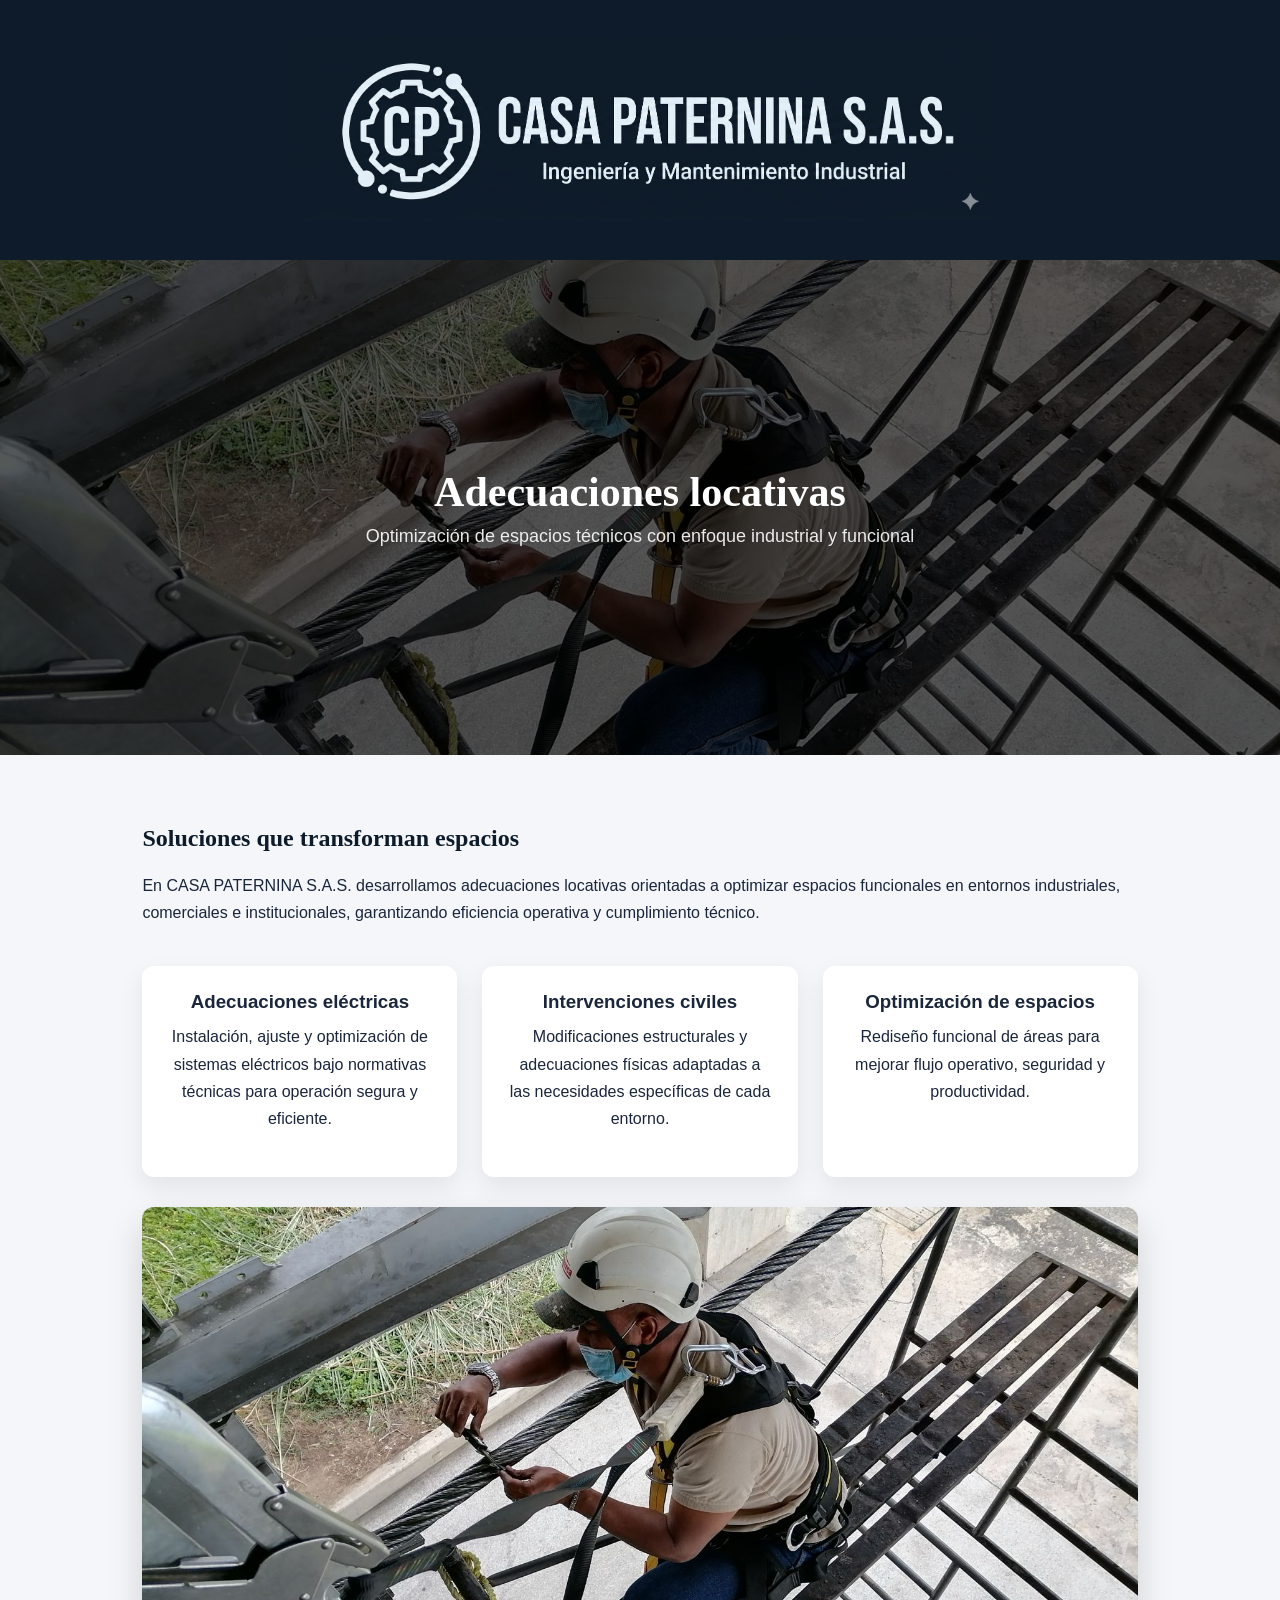
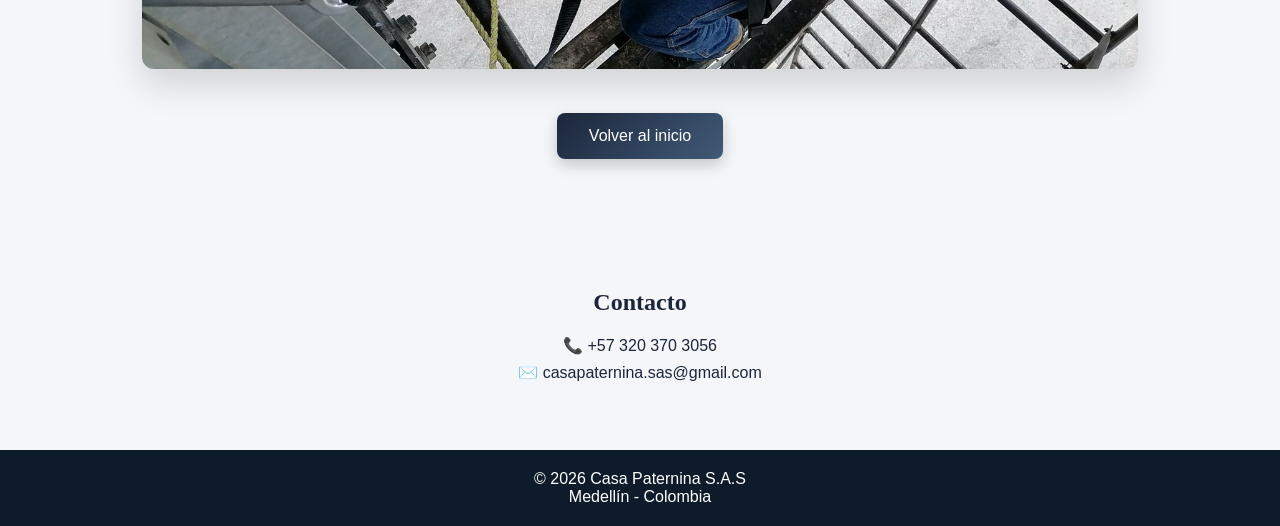
==== adecuaciones.html @ 0bd8d9f2 "changes" ====
<!DOCTYPE html>
<html lang="es">
<head>
    <meta charset="UTF-8">
    <title>Adecuaciones Locativas - Casa Paternina</title>
    <link rel="stylesheet" href="style.css">
</head>
<body>

<header class="header">
    <img src="img/logo2.png" alt="Logo Casa Paternina" class="logo-header">
</header>

<section class="page-hero" style="background: url('img/proyecto4.jpeg') center/cover no-repeat;">
    <div class="page-hero-content">
        <h1>Adecuaciones locativas</h1>
        <p>Optimización de espacios técnicos con enfoque industrial y funcional</p>
    </div>
</section>

<section class="page-content">

    <h2>Soluciones que transforman espacios</h2>
    <p>
        En CASA PATERNINA S.A.S. desarrollamos adecuaciones locativas orientadas a optimizar
        espacios funcionales en entornos industriales, comerciales e institucionales,
        garantizando eficiencia operativa y cumplimiento técnico.
    </p>

    <div class="page-grid">

        <div class="page-box">
            <h3>Adecuaciones eléctricas</h3>
            <p>
                Instalación, ajuste y optimización de sistemas eléctricos bajo normativas
                técnicas para operación segura y eficiente.
            </p>
        </div>

        <div class="page-box">
            <h3>Intervenciones civiles</h3>
            <p>
                Modificaciones estructurales y adecuaciones físicas adaptadas a las necesidades
                específicas de cada entorno.
            </p>
        </div>

        <div class="page-box">
            <h3>Optimización de espacios</h3>
            <p>
                Rediseño funcional de áreas para mejorar flujo operativo, seguridad y
                productividad.
            </p>
        </div>

    </div>

    <img src="img/proyecto4.jpeg" alt="Adecuaciones locativas" class="page-img">

    <div style="text-align:center; margin-top:40px;">
        <a href="index.html" class="btn">Volver al inicio</a>
    </div>

</section>

<section class="contacto">
    <h2>Contacto</h2>
    <p>📞 +57 320 370 3056</p>
    <p>✉️ casapaternina.sas@gmail.com</p>
</section>

<footer>
    <p>© 2026 Casa Paternina S.A.S</p>
    <p>Medellín - Colombia</p>
</footer>

</body>
</html>
---- style.css ----
/* ================= RESET ================= */
* {
    margin: 0;
    padding: 0;
    box-sizing: border-box;
}

/* ================= BODY ================= */
body {
    font-family: "Segoe UI", Arial, sans-serif;
    background: #f4f6f9;
    color: #1b263b;
}

/* ================= HEADER ================= */
.header {
    background: #0d1b2a;
    text-align: center;
    padding: 35px 20px;
    box-shadow: 0 5px 20px rgba(0,0,0,0.15);
}

.logo-header {
    max-width: 700px;
}

/* ================= HERO ================= */
.hero {
    position: relative;
    height: 85vh;
    background: url("img/proyecto3.jpeg") center/cover no-repeat;
    display: flex;
    align-items: center;
    justify-content: center;
}

.hero::before {
    content: "";
    position: absolute;
    inset: 0;
    background: linear-gradient(to bottom, rgba(0,0,0,0.6), rgba(0,0,0,0.7));
}

.hero-content {
    position: relative;
    text-align: center;
    color: white;
    max-width: 900px; /* 🔥 más espacio para que quepa la frase */
    width: 100%;
    padding: 40px;
    margin: 0 auto;

    display: flex;              /* 🔥 centra perfecto */
    flex-direction: column;
    align-items: center;
    justify-content: center;

    animation: fadeUp 1s ease forwards;
}

.hero-content h2 {
    font-family: Georgia, serif;
    font-size: 42px;
    margin-bottom: 15px;
    white-space: nowrap; /* 🔥 mantiene todo en una sola línea */
    text-align: center;
}

.hero-content p {
    font-size: 18px;
    margin-bottom: 25px;
    line-height: 1.6;
}

/* ================= BOTÓN ================= */
.btn {
    display: inline-block;
    padding: 14px 32px;
    background: linear-gradient(135deg, #1b263b, #415a77);
    color: white;
    text-decoration: none;
    border-radius: 8px;
    font-weight: 500;
    transition: all 0.3s ease;
    box-shadow: 0 6px 15px rgba(0,0,0,0.2);
}

.btn:hover {
    transform: translateY(-3px);
    background: linear-gradient(135deg, #415a77, #1b263b);
}

/* ================= SERVICIOS (INDEX) ================= */
.servicios {
    padding: 70px 20px;
    text-align: center;
}

.servicios h2 {
    font-family: Georgia, serif;
    font-size: 32px;
    margin-bottom: 40px;
    color: #0d1b2a;
}

.grid {
    display: flex;
    flex-wrap: wrap;
    gap: 25px;
    justify-content: center;
}

.card {
    background: #ffffff;
    padding: 30px;
    width: 260px;
    border-radius: 14px;
    font-size: 18px;
    font-weight: 500;
    box-shadow: 0 10px 30px rgba(0,0,0,0.08);
    transition: all 0.35s ease;
    position: relative;
    overflow: hidden;
}

.card::before {
    content: "";
    position: absolute;
    top: 0;
    left: 0;
    height: 4px;
    width: 100%;
    background: linear-gradient(90deg, #1b263b, #415a77);
}

.card::after {
    content: "";
    position: absolute;
    inset: 0;
    background: radial-gradient(circle at top, rgba(65,90,119,0.15), transparent 70%);
    opacity: 0;
    transition: 0.4s;
}

.card:hover::after {
    opacity: 1;
}

.card:hover {
    transform: translateY(-10px) scale(1.03);
    box-shadow: 0 25px 60px rgba(0,0,0,0.18);
    cursor: pointer;
}

.grid a {
    text-decoration: none;
    color: inherit;
}

/* ================= NUEVO: PLANTILLA PARA PÁGINAS INTERNAS ================= */
/* Usa estas clases en TODAS tus páginas: mantenimiento, energia, etc */

.page-hero {
    position: relative;
    height: 55vh;
    display: flex;
    align-items: center;
    justify-content: center;
    background: url("img/proyecto2.jpeg") center/cover no-repeat;
}

.page-hero::before {
    content: "";
    position: absolute;
    inset: 0;
    background: rgba(0,0,0,0.65);
}

.page-hero-content {
    position: relative;
    color: white;
    text-align: center;
    max-width: 800px;
    padding: 20px;
}

.page-hero-content h1 {
    font-size: 42px;
    font-family: Georgia, serif;
    margin-bottom: 10px;
}

.page-hero-content p {
    font-size: 18px;
    opacity: 0.9;
}

/* CONTENIDO */
.page-content {
    padding: 70px 8%;
    max-width: 1200px;
    margin: auto;
}

.page-content h2 {
    font-family: Georgia, serif;
    margin-bottom: 20px;
    color: #0d1b2a;
}

.page-content p {
    line-height: 1.7;
    margin-bottom: 20px;
}

/* BLOQUES */
.page-grid {
    display: grid;
    grid-template-columns: repeat(auto-fit, minmax(250px,1fr));
    gap: 25px;
    margin-top: 40px;
}

.page-box {
    background: #fff;
    padding: 25px;
    border-radius: 12px;
    box-shadow: 0 10px 25px rgba(0,0,0,0.08);
    transition: 0.3s;
}

.page-box:hover {
    transform: translateY(-5px);
    box-shadow: 0 20px 40px rgba(0,0,0,0.12);
}

/* IMAGEN DESTACADA */
.page-img {
    width: 100%;
    border-radius: 12px;
    margin-top: 30px;
    box-shadow: 0 15px 35px rgba(0,0,0,0.15);
}

/* ================= EXPERIENCIA ================= */
.experiencia{
    padding:80px 5%;
    background:#020617;
    color:#fff;
}

.exp-header{
    text-align:center;
    max-width:900px;
    margin:auto;
}

.exp-header h2{
    font-size:2.6rem;
    margin-bottom:15px;
    font-weight:700;
}

.exp-header p{
    color:#94a3b8;
    font-size:1.1rem;
    line-height:1.6;
}

.metrics{
    margin-top:50px;
    display:grid;
    grid-template-columns: repeat(auto-fit,minmax(200px,1fr));
    gap:20px;
}

.metric{
    background:linear-gradient(145deg,#020617,#0f172a);
    padding:30px;
    border-radius:16px;
    text-align:center;
    transition:0.3s;
    box-shadow:0 10px 30px rgba(0,0,0,0.4);
}

.metric:hover{
    transform:translateY(-6px);
}

.metric h3{
    font-size:2.3rem;
    color:#38bdf8;
}

.metric span{
    font-size:0.95rem;
    color:#94a3b8;
}

/* CARRUSEL */
.carousel-container{
    margin-top:80px;
    position:relative;
}

.carousel{
    display:flex;
    overflow:hidden;
    scroll-behavior:smooth;
}

.carousel-track{
    display:flex;
    gap:20px;
}

.slide{
    min-width:430px;
    height:320px;
    border-radius:16px;
    overflow:hidden;
    position:relative;
    flex-shrink:0;
    box-shadow:0 10px 25px rgba(0,0,0,0.5);
}

.slide img{
    width:100%;
    height:100%;
    object-fit:cover;
    transition:0.5s;
}

.slide:hover img{
    transform:scale(1.1);
}

.slide::after{
    content:"";
    position:absolute;
    inset:0;
    background:linear-gradient(to top, rgba(0,0,0,0.7), transparent);
}

.slide-text{
    position:absolute;
    bottom:15px;
    left:15px;
    font-size:0.9rem;
    color:#fff;
}

.carousel-btn{
    position:absolute;
    top:50%;
    transform:translateY(-50%);
    background:rgba(15,23,42,0.9);
    border:none;
    color:#fff;
    width:45px;
    height:45px;
    border-radius:50%;
    cursor:pointer;
}

.prev{ left:-20px; }
.next{ right:-20px; }

/* ================= CONTACTO ================= */
.contacto {
    padding: 60px 20px;
    text-align: center;
}

.contacto h2 {
    font-family: Georgia, serif;
    margin-bottom: 20px;
}

.contacto p {
    margin: 8px 0;
}

/* ================= FOOTER ================= */
footer {
    background: #0d1b2a;
    color: white;
    text-align: center;
    padding: 20px;
}

/* ================= ANIMACIÓN ================= */
@keyframes fadeUp {
    from { opacity:0; transform:translateY(30px); }
    to { opacity:1; transform:translateY(0); }
}

/* ================= RESPONSIVE ================= */
@media (max-width: 768px) {

    .hero-content h2 {
        font-size: 28px;
        white-space: normal;
    }

    .page-hero-content h1 {
        font-size: 28px;
    }

    .card {
        width: 100%;
        max-width: 320px;
    }

    .slide{
        min-width:250px;
        height:180px;
    }

    .exp-header h2{
        font-size:2rem;
    }
}
/* CENTRAR TEXTO EN TARJETAS DE PÁGINAS INTERNAS */
.page-box {
    background: #fff;
    padding: 25px;
    border-radius: 12px;
    box-shadow: 0 10px 25px rgba(0,0,0,0.08);
    transition: 0.3s;

    text-align: center; /* 👈 CENTRA TODO */
}

.page-box h3 {
    margin-bottom: 10px;
    text-align: center;
}

.page-box p {
    text-align: center;
}

/* ================= CONTACTO PRO ================= */
.contacto-pro {
    padding: 80px 20px;
    background: #020617;
    color: white;
    text-align: center;
}

.contacto-pro h2 {
    font-size: 32px;
    margin-bottom: 10px;
    font-family: Georgia, serif;
}

.contacto-sub {
    color: #94a3b8;
    margin-bottom: 50px;
}

/* GRID */
.contacto-grid {
    display: grid;
    grid-template-columns: repeat(auto-fit, minmax(250px,1fr));
    gap: 25px;
    max-width: 1000px;
    margin: auto;
}

/* CARDS */
.contacto-card {
    background: linear-gradient(145deg,#020617,#0f172a);
    padding: 30px;
    border-radius: 16px;
    box-shadow: 0 10px 30px rgba(0,0,0,0.4);
    transition: 0.3s;
}

.contacto-card:hover {
    transform: translateY(-6px);
}

.contacto-card h3 {
    margin: 15px 0 10px;
}

.contacto-card p {
    color: #cbd5f5;
    font-size: 14px;
}

/* ICONOS */
.icono {
    width: 40px;
    height: 40px;
    margin-bottom: 10px;
}

/* WHATSAPP */
.whatsapp-box {
    margin-top: 50px;
}

.btn-whatsapp {
    display: inline-flex;
    align-items: center;
    gap: 10px;
    padding: 14px 28px;
    background: #25D366;
    color: white;
    border-radius: 50px;
    text-decoration: none;
    font-weight: 500;
    transition: 0.3s;
    box-shadow: 0 10px 25px rgba(0,0,0,0.3);
}

.btn-whatsapp:hover {
    transform: scale(1.05);
    background: #1ebe5d;
}

.icono-wsp {
    width: 22px;
}
.icono {
    width: 40px;
    height: 40px;
    margin-bottom: 10px;
    opacity: 0.9;
}
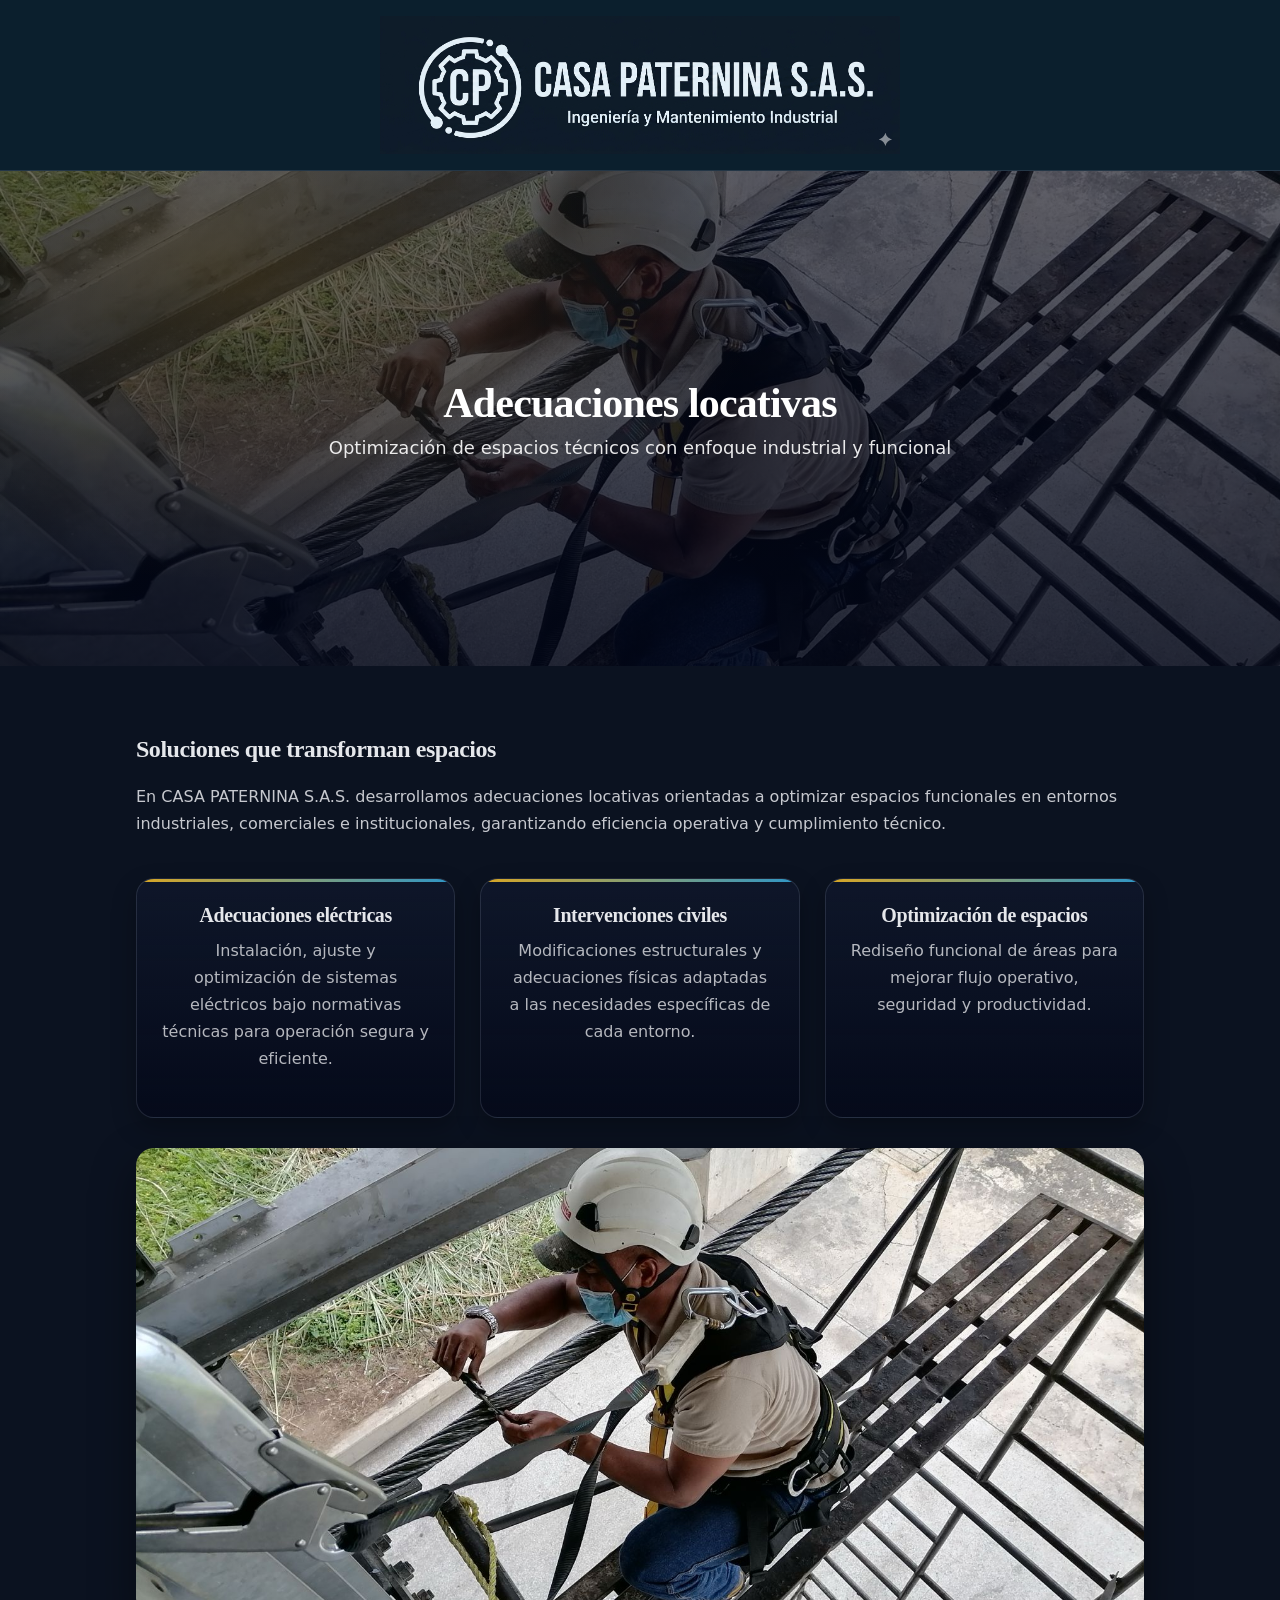
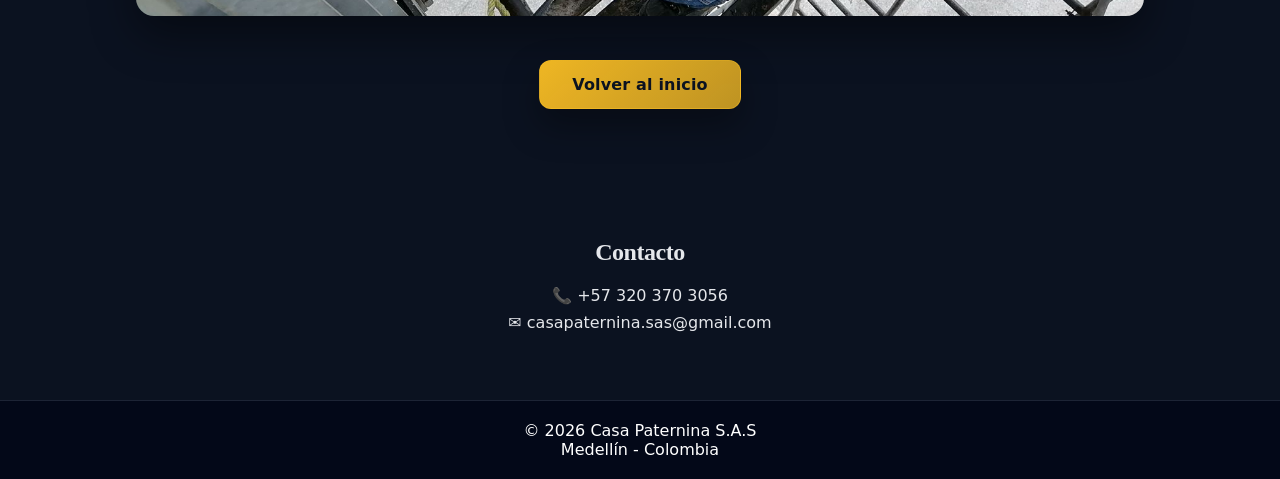
==== commit b4256cdb: "Mejoras responsive y ampliación del carrusel - Agrega meta viewport faltante en 5 páginas internas (" ====
--- a/adecuaciones.html
+++ b/adecuaciones.html
@@ -2,6 +2,7 @@
 <html lang="es">
 <head>
     <meta charset="UTF-8">
+    <meta name="viewport" content="width=device-width, initial-scale=1.0">
     <title>Adecuaciones Locativas - Casa Paternina</title>
     <link rel="stylesheet" href="style.css">
 </head>
--- a/style.css
+++ b/style.css
@@ -5,122 +5,253 @@
     box-sizing: border-box;
 }
 
+/* ================= THEME ================= */
+:root{
+    --bg: #0b1220;
+    --brandbar: #0b1f2d; /* fondo del logo */
+    --surface: rgba(15, 23, 42, 0.72);
+    --surface-2: rgba(2, 6, 23, 0.70);
+    --card: rgba(15, 23, 42, 0.85);
+    --text: #e5e7eb;
+    --muted: #a7b3c7;
+    --line: rgba(148, 163, 184, 0.18);
+    --accent: #fbbf24; /* dorado */
+    --accent-2: #38bdf8; /* cyan existente */
+    --shadow: 0 18px 45px rgba(0,0,0,0.45);
+    --shadow-soft: 0 10px 25px rgba(0,0,0,0.28);
+}
+
+/* Evita desbordes horizontales por elementos posicionados fuera del viewport */
+html {
+    overflow-x: hidden;
+}
+
 /* ================= BODY ================= */
 body {
-    font-family: "Segoe UI", Arial, sans-serif;
-    background: #f4f6f9;
-    color: #1b263b;
+    font-family: "Manrope", system-ui, -apple-system, Segoe UI, Arial, sans-serif;
+    background: radial-gradient(1200px 650px at 20% -10%, rgba(56, 189, 248, 0.10), transparent 55%),
+                radial-gradient(900px 520px at 80% 10%, rgba(251, 191, 36, 0.10), transparent 55%),
+                var(--bg);
+    color: var(--text);
+    overflow-x: hidden;
+    max-width: 100%;
+}
+
+/* Links */
+a{ color: inherit; }
+
+/* Headings */
+h1,h2,h3{
+    font-family: "Playfair Display", Georgia, serif;
+    letter-spacing: -0.02em;
 }
 
 /* ================= HEADER ================= */
 .header {
-    background: #0d1b2a;
-    text-align: center;
-    padding: 35px 20px;
-    box-shadow: 0 5px 20px rgba(0,0,0,0.15);
+    position: relative;
+    background: var(--brandbar);
+    border-bottom: 1px solid var(--line);
+    padding: 16px 20px;
 }
 
 .logo-header {
-    max-width: 700px;
-}
+    max-width: min(520px, 85vw);
+    display: block;
+    margin: 0 auto;
+}
+
+/* Header layout w/ navigation */
+.header-inner{
+    max-width: 1200px;
+    margin: 0 auto;
+    display: flex;
+    align-items: center;
+    justify-content: space-between;
+    gap: 18px;
+}
+
+.logo-link{
+    display: inline-flex;
+    align-items: center;
+    text-decoration: none;
+}
+
+.logo-link .logo-header{
+    margin: 0;
+    max-width: 290px;
+}
+
+.nav{
+    display: flex;
+    align-items: center;
+    gap: 14px;
+    flex-wrap: wrap;
+    justify-content: flex-end;
+}
+
+.nav a{
+    text-decoration: none;
+    font-weight: 800;
+    font-size: 13px;
+    letter-spacing: 0.02em;
+    color: rgba(229, 231, 235, 0.82);
+    padding: 10px 10px;
+    border-radius: 12px;
+    transition: 0.25s;
+    border: 1px solid transparent;
+}
+
+.nav a:hover{
+    color: rgba(229, 231, 235, 0.95);
+    border-color: rgba(148, 163, 184, 0.18);
+    background: rgba(15, 23, 42, 0.35);
+}
+
+.header-cta{
+    text-decoration: none;
+    padding: 10px 14px;
+    border-radius: 12px;
+    font-weight: 900;
+    font-size: 13px;
+    color: #0b1220;
+    background: linear-gradient(135deg, rgba(251, 191, 36, 0.95), rgba(251, 191, 36, 0.75));
+    border: 1px solid rgba(251, 191, 36, 0.35);
+    box-shadow: 0 14px 30px rgba(0,0,0,0.35);
+    white-space: nowrap;
+}
+
+.header-cta:hover{ filter: brightness(1.04); transform: translateY(-1px); }
 
 /* ================= HERO ================= */
 .hero {
     position: relative;
-    height: 85vh;
+    min-height: 88vh;
     background: url("img/proyecto3.jpeg") center/cover no-repeat;
     display: flex;
     align-items: center;
     justify-content: center;
+    padding: 60px 20px;
 }
 
 .hero::before {
     content: "";
     position: absolute;
     inset: 0;
-    background: linear-gradient(to bottom, rgba(0,0,0,0.6), rgba(0,0,0,0.7));
+    background:
+        radial-gradient(900px 520px at 18% 20%, rgba(251, 191, 36, 0.20), transparent 60%),
+        radial-gradient(1000px 600px at 70% 15%, rgba(56, 189, 248, 0.18), transparent 55%),
+        linear-gradient(to bottom, rgba(2,6,23,0.68), rgba(2,6,23,0.86));
 }
 
 .hero-content {
     position: relative;
     text-align: center;
     color: white;
-    max-width: 900px; /* 🔥 más espacio para que quepa la frase */
-    width: 100%;
-    padding: 40px;
+    max-width: 980px;
+    width: 100%;
+    padding: 46px 34px;
     margin: 0 auto;
-
-    display: flex;              /* 🔥 centra perfecto */
-    flex-direction: column;
-    align-items: center;
-    justify-content: center;
-
+    border: 1px solid rgba(148, 163, 184, 0.20);
+    background: linear-gradient(180deg, rgba(15, 23, 42, 0.55), rgba(2, 6, 23, 0.35));
+    border-radius: 22px;
+    box-shadow: var(--shadow);
     animation: fadeUp 1s ease forwards;
 }
 
 .hero-content h2 {
-    font-family: Georgia, serif;
-    font-size: 42px;
-    margin-bottom: 15px;
-    white-space: nowrap; /* 🔥 mantiene todo en una sola línea */
-    text-align: center;
+    font-size: clamp(34px, 5vw, 54px);
+    margin-bottom: 14px;
+    line-height: 1.05;
 }
 
 .hero-content p {
     font-size: 18px;
-    margin-bottom: 25px;
+    margin: 0 auto 26px;
     line-height: 1.6;
+    color: rgba(229, 231, 235, 0.88);
+    max-width: 60ch;
 }
 
 /* ================= BOTÓN ================= */
 .btn {
     display: inline-block;
     padding: 14px 32px;
-    background: linear-gradient(135deg, #1b263b, #415a77);
-    color: white;
+    background: linear-gradient(135deg, rgba(251, 191, 36, 0.95), rgba(251, 191, 36, 0.75));
+    color: #0b1220;
     text-decoration: none;
-    border-radius: 8px;
-    font-weight: 500;
+    border-radius: 12px;
+    font-weight: 800;
+    letter-spacing: 0.01em;
     transition: all 0.3s ease;
-    box-shadow: 0 6px 15px rgba(0,0,0,0.2);
+    box-shadow: 0 16px 35px rgba(0,0,0,0.35);
+    border: 1px solid rgba(251, 191, 36, 0.35);
 }
 
 .btn:hover {
     transform: translateY(-3px);
-    background: linear-gradient(135deg, #415a77, #1b263b);
+    filter: brightness(1.04);
 }
 
 /* ================= SERVICIOS (INDEX) ================= */
 .servicios {
-    padding: 70px 20px;
+    padding: clamp(48px, 8vw, 70px) clamp(16px, 4vw, 24px);
     text-align: center;
+    width: 100%;
+    max-width: 100%;
+    box-sizing: border-box;
 }
 
 .servicios h2 {
-    font-family: Georgia, serif;
-    font-size: 32px;
-    margin-bottom: 40px;
-    color: #0d1b2a;
-}
-
-.grid {
+    font-family: "Playfair Display", Georgia, serif;
+    font-size: clamp(1.35rem, 4.5vw, 2rem);
+    margin-bottom: clamp(28px, 5vw, 40px);
+    color: var(--text);
+    padding-inline: 8px;
+}
+
+/* Grid premium (misma lógica visual de page-box) */
+.servicios .grid{
+    display: grid;
+    grid-template-columns: repeat(3, minmax(0, 1fr));
+    gap: clamp(14px, 3vw, 18px);
+    max-width: 1120px;
+    width: 100%;
+    margin: 0 auto;
+    box-sizing: border-box;
+}
+
+/* Enlaces ocupan la celda sin desbordar */
+.servicios .grid > a {
+    display: block;
+    min-width: 0;
+    max-width: 100%;
+}
+
+.card {
+    background: linear-gradient(180deg, rgba(15, 23, 42, 0.92), rgba(2, 6, 23, 0.62));
+    padding: 26px 22px;
+    border-radius: 18px;
+    box-shadow: var(--shadow-soft);
+    transition: transform 0.28s ease, box-shadow 0.28s ease, border-color 0.28s ease;
+    position: relative;
+    overflow: hidden;
+    border: 1px solid rgba(148, 163, 184, 0.18);
     display: flex;
-    flex-wrap: wrap;
-    gap: 25px;
+    flex-direction: column;
+    align-items: center;
     justify-content: center;
-}
-
-.card {
-    background: #ffffff;
-    padding: 30px;
-    width: 260px;
-    border-radius: 14px;
-    font-size: 18px;
-    font-weight: 500;
-    box-shadow: 0 10px 30px rgba(0,0,0,0.08);
-    transition: all 0.35s ease;
-    position: relative;
-    overflow: hidden;
+    gap: 10px;
+    text-align: center;
+    min-height: 168px; /* alturas uniformes */
+}
+
+.card-icon{
+    width: 46px;
+    height: 46px;
+    flex: 0 0 auto;
+    color: rgba(251, 191, 36, 0.95);
+    opacity: 0.98;
+    filter: drop-shadow(0 12px 22px rgba(0,0,0,0.35));
 }
 
 .card::before {
@@ -130,14 +261,14 @@
     left: 0;
     height: 4px;
     width: 100%;
-    background: linear-gradient(90deg, #1b263b, #415a77);
+    background: linear-gradient(90deg, rgba(251, 191, 36, 0.95), rgba(56, 189, 248, 0.85));
 }
 
 .card::after {
     content: "";
     position: absolute;
     inset: 0;
-    background: radial-gradient(circle at top, rgba(65,90,119,0.15), transparent 70%);
+    background: radial-gradient(circle at top, rgba(251, 191, 36, 0.16), transparent 70%);
     opacity: 0;
     transition: 0.4s;
 }
@@ -147,14 +278,42 @@
 }
 
 .card:hover {
-    transform: translateY(-10px) scale(1.03);
-    box-shadow: 0 25px 60px rgba(0,0,0,0.18);
-    cursor: pointer;
+    transform: translateY(-6px);
+    box-shadow: 0 26px 55px rgba(0,0,0,0.45);
+    border-color: rgba(251, 191, 36, 0.22);
 }
 
 .grid a {
     text-decoration: none;
     color: inherit;
+}
+
+.card h3{
+    font-family: "Playfair Display", Georgia, serif;
+    font-size: clamp(1rem, 3.5vw, 1.25rem);
+    font-weight: 800;
+    letter-spacing: -0.01em;
+    line-height: 1.15;
+    word-wrap: break-word;
+    overflow-wrap: break-word;
+    hyphens: auto;
+}
+
+@media (max-width: 980px){
+    .servicios .grid{
+        grid-template-columns: repeat(2, minmax(0, 1fr));
+    }
+}
+
+@media (max-width: 520px){
+    .servicios .grid{
+        grid-template-columns: 1fr;
+    }
+    .card{
+        min-height: 156px;
+        width: 100%;
+        max-width: 100%;
+    }
 }
 
 /* ================= NUEVO: PLANTILLA PARA PÁGINAS INTERNAS ================= */
@@ -173,7 +332,9 @@
     content: "";
     position: absolute;
     inset: 0;
-    background: rgba(0,0,0,0.65);
+    background:
+        radial-gradient(900px 520px at 18% 20%, rgba(251, 191, 36, 0.16), transparent 60%),
+        linear-gradient(to bottom, rgba(2,6,23,0.62), rgba(2,6,23,0.85));
 }
 
 .page-hero-content {
@@ -185,8 +346,8 @@
 }
 
 .page-hero-content h1 {
-    font-size: 42px;
-    font-family: Georgia, serif;
+    font-size: clamp(26px, 6vw, 42px);
+    font-family: "Playfair Display", Georgia, serif;
     margin-bottom: 10px;
 }
 
@@ -197,20 +358,21 @@
 
 /* CONTENIDO */
 .page-content {
-    padding: 70px 8%;
+    padding: clamp(40px, 8vw, 70px) clamp(16px, 8%, 96px);
     max-width: 1200px;
     margin: auto;
 }
 
 .page-content h2 {
-    font-family: Georgia, serif;
+    font-family: "Playfair Display", Georgia, serif;
     margin-bottom: 20px;
-    color: #0d1b2a;
+    color: var(--text);
 }
 
 .page-content p {
     line-height: 1.7;
     margin-bottom: 20px;
+    color: rgba(229, 231, 235, 0.86);
 }
 
 /* BLOQUES */
@@ -222,149 +384,317 @@
 }
 
 .page-box {
-    background: #fff;
+    background: linear-gradient(180deg, rgba(15, 23, 42, 0.92), rgba(2, 6, 23, 0.62));
     padding: 25px;
-    border-radius: 12px;
-    box-shadow: 0 10px 25px rgba(0,0,0,0.08);
+    border-radius: 18px;
+    box-shadow: var(--shadow-soft);
     transition: 0.3s;
+    border: 1px solid rgba(148, 163, 184, 0.18);
 }
 
 .page-box:hover {
     transform: translateY(-5px);
-    box-shadow: 0 20px 40px rgba(0,0,0,0.12);
+    box-shadow: 0 26px 55px rgba(0,0,0,0.45);
+}
+
+/* Premium blocks (páginas internas) */
+.page-box{
+    position: relative;
+    overflow: hidden;
+}
+
+.page-box::before{
+    content: "";
+    position: absolute;
+    top: 0;
+    left: 0;
+    height: 3px;
+    width: 100%;
+    background: linear-gradient(90deg, rgba(251, 191, 36, 0.95), rgba(56, 189, 248, 0.85));
+    opacity: 0.9;
+}
+
+.page-box-icon{
+    width: 46px;
+    height: 46px;
+    margin: 2px auto 12px;
+    color: rgba(251, 191, 36, 0.95);
+    filter: drop-shadow(0 12px 22px rgba(0,0,0,0.35));
+    opacity: 0.98;
+}
+
+.page-box h3{
+    font-size: 1.25rem;
+    font-weight: 800;
+    margin-bottom: 10px;
+}
+
+.page-box p{
+    color: rgba(229, 231, 235, 0.78);
+    line-height: 1.7;
+}
+
+.page-box-feature{
+    border-color: rgba(251, 191, 36, 0.22);
+    box-shadow: 0 22px 55px rgba(0,0,0,0.42);
+    background: radial-gradient(700px 420px at 20% 10%, rgba(251, 191, 36, 0.10), transparent 55%),
+                linear-gradient(180deg, rgba(15, 23, 42, 0.92), rgba(2, 6, 23, 0.62));
+}
+
+.page-box-feature:hover{
+    transform: translateY(-7px);
+    border-color: rgba(251, 191, 36, 0.30);
 }
 
 /* IMAGEN DESTACADA */
 .page-img {
     width: 100%;
-    border-radius: 12px;
+    border-radius: 18px;
     margin-top: 30px;
-    box-shadow: 0 15px 35px rgba(0,0,0,0.15);
+    box-shadow: var(--shadow);
 }
 
 /* ================= EXPERIENCIA ================= */
 .experiencia{
-    padding:80px 5%;
-    background:#020617;
+    padding: clamp(64px, 10vw, 92px) clamp(16px, 5vw, 48px);
+    background:
+        radial-gradient(900px 520px at 18% 20%, rgba(251, 191, 36, 0.10), transparent 60%),
+        radial-gradient(1000px 600px at 70% 15%, rgba(56, 189, 248, 0.10), transparent 60%),
+        #020617;
     color:#fff;
+    border-top: 1px solid var(--line);
+    border-bottom: 1px solid var(--line);
+    width: 100%;
+    max-width: 100%;
+    box-sizing: border-box;
+    overflow-x: hidden;
 }
 
 .exp-header{
     text-align:center;
-    max-width:900px;
+    max-width: 980px;
     margin:auto;
 }
 
 .exp-header h2{
-    font-size:2.6rem;
-    margin-bottom:15px;
-    font-weight:700;
+    font-size: clamp(30px, 4.2vw, 44px);
+    margin-bottom: 12px;
+    font-weight: 800;
 }
 
 .exp-header p{
-    color:#94a3b8;
-    font-size:1.1rem;
-    line-height:1.6;
+    color: rgba(229, 231, 235, 0.76);
+    font-size: 1.05rem;
+    line-height: 1.7;
+    max-width: 70ch;
+    margin: 0 auto;
 }
 
 .metrics{
-    margin-top:50px;
-    display:grid;
-    grid-template-columns: repeat(auto-fit,minmax(200px,1fr));
-    gap:20px;
+    margin-top: 42px;
+    display: grid;
+    grid-template-columns: repeat(4, minmax(0, 1fr));
+    gap: 16px;
 }
 
 .metric{
-    background:linear-gradient(145deg,#020617,#0f172a);
-    padding:30px;
-    border-radius:16px;
+    background: linear-gradient(180deg, rgba(15, 23, 42, 0.92), rgba(2, 6, 23, 0.62));
+    padding: 28px 22px;
+    border-radius: 18px;
     text-align:center;
-    transition:0.3s;
-    box-shadow:0 10px 30px rgba(0,0,0,0.4);
+    transition: transform 0.28s ease, box-shadow 0.28s ease, border-color 0.28s ease;
+    box-shadow: var(--shadow-soft);
+    border: 1px solid rgba(148, 163, 184, 0.18);
+    position: relative;
+    overflow: hidden;
+}
+
+.metric::before{
+    content: "";
+    position: absolute;
+    top: 0;
+    left: 0;
+    height: 3px;
+    width: 100%;
+    background: linear-gradient(90deg, rgba(251, 191, 36, 0.95), rgba(56, 189, 248, 0.85));
+    opacity: 0.95;
 }
 
 .metric:hover{
-    transform:translateY(-6px);
-}
-
-.metric h3{
-    font-size:2.3rem;
-    color:#38bdf8;
+    transform: translateY(-6px);
+    box-shadow: 0 26px 55px rgba(0,0,0,0.45);
+    border-color: rgba(251, 191, 36, 0.22);
+}
+
+.metric-number{
+    font-family: "Playfair Display", Georgia, serif;
+    font-weight: 800;
+    font-size: clamp(36px, 4.2vw, 52px);
+    line-height: 1;
+    margin-top: 10px;
+    margin-bottom: 10px;
+    letter-spacing: -0.02em;
+    color: rgba(251, 191, 36, 0.96);
+    text-shadow: 0 18px 45px rgba(0,0,0,0.45);
 }
 
 .metric span{
-    font-size:0.95rem;
-    color:#94a3b8;
-}
-
-/* CARRUSEL */
+    font-size: 0.95rem;
+    color: rgba(229, 231, 235, 0.72);
+    font-weight: 700;
+    letter-spacing: 0.01em;
+    display: block;
+}
+
+@media (max-width: 980px){
+    .metrics{
+        grid-template-columns: repeat(2, minmax(0, 1fr));
+        gap: 14px;
+    }
+}
+
+@media (max-width: 520px){
+    .experiencia{ padding: clamp(56px, 12vw, 80px) clamp(14px, 4vw, 18px); }
+    .metrics{ grid-template-columns: 1fr; }
+    .metric{ padding: 24px 18px; }
+}
+
+/* CARRUSEL — centrado en móvil, sin scroll horizontal en la página */
+
+/* Variable de padding para calcular el ancho del slide de forma fiable */
+:root {
+    --carousel-pad: clamp(48px, 12vw, 64px);
+}
+
 .carousel-container{
-    margin-top:80px;
-    position:relative;
+    margin-top: clamp(48px, 8vw, 80px);
+    position: relative;
+    width: 100%;
+    max-width: min(1200px, 100%);
+    margin-left: auto;
+    margin-right: auto;
+    padding-inline: var(--carousel-pad);
+    box-sizing: border-box;
+    overflow: hidden;
 }
 
 .carousel{
-    display:flex;
-    overflow:hidden;
-    scroll-behavior:smooth;
+    display: flex;
+    overflow-x: auto;
+    overflow-y: hidden;
+    scroll-behavior: smooth;
+    scroll-snap-type: x mandatory;
+    scroll-padding-inline: clamp(8px, 2vw, 16px);
+    -webkit-overflow-scrolling: touch;
+    scrollbar-width: none;
+    width: 100%;
+    max-width: 100%;
+    box-sizing: border-box;
+}
+
+.carousel::-webkit-scrollbar{
+    display: none;
 }
 
 .carousel-track{
-    display:flex;
-    gap:20px;
+    display: flex;
+    align-items: stretch;
+    gap: clamp(12px, 2.5vw, 20px);
+    width: max-content;
+    margin-inline: auto;
+    min-height: 1px;
 }
 
 .slide{
-    min-width:430px;
-    height:320px;
-    border-radius:16px;
-    overflow:hidden;
-    position:relative;
-    flex-shrink:0;
-    box-shadow:0 10px 25px rgba(0,0,0,0.5);
+    flex: 0 0 min(430px, calc(100vw - 2 * var(--carousel-pad)));
+    scroll-snap-align: center;
+    width: min(430px, calc(100vw - 2 * var(--carousel-pad)));
+    max-width: 100%;
+    height: clamp(180px, 42vw, 320px);
+    border-radius: 16px;
+    overflow: hidden;
+    position: relative;
+    box-shadow: 0 10px 25px rgba(0,0,0,0.5);
+    box-sizing: border-box;
 }
 
 .slide img{
-    width:100%;
-    height:100%;
-    object-fit:cover;
-    transition:0.5s;
+    width: 100%;
+    height: 100%;
+    object-fit: cover;
+    display: block;
+    transition: 0.5s;
 }
 
 .slide:hover img{
-    transform:scale(1.1);
+    transform: scale(1.06);
 }
 
 .slide::after{
-    content:"";
-    position:absolute;
-    inset:0;
-    background:linear-gradient(to top, rgba(0,0,0,0.7), transparent);
+    content: "";
+    position: absolute;
+    inset: 0;
+    background: linear-gradient(to top, rgba(0,0,0,0.7), transparent);
 }
 
 .slide-text{
-    position:absolute;
-    bottom:15px;
-    left:15px;
-    font-size:0.9rem;
-    color:#fff;
+    position: absolute;
+    bottom: clamp(10px, 3vw, 15px);
+    left: clamp(10px, 3vw, 15px);
+    right: clamp(10px, 3vw, 15px);
+    font-size: clamp(0.8rem, 2.8vw, 0.9rem);
+    color: #fff;
+    line-height: 1.35;
 }
 
 .carousel-btn{
-    position:absolute;
-    top:50%;
-    transform:translateY(-50%);
-    background:rgba(15,23,42,0.9);
-    border:none;
-    color:#fff;
-    width:45px;
-    height:45px;
-    border-radius:50%;
-    cursor:pointer;
-}
-
-.prev{ left:-20px; }
-.next{ right:-20px; }
+    position: absolute;
+    top: 50%;
+    transform: translateY(-50%);
+    z-index: 3;
+    background: rgba(15,23,42,0.92);
+    border: 1px solid rgba(148, 163, 184, 0.22);
+    color: #fff;
+    width: 44px;
+    height: 44px;
+    border-radius: 50%;
+    cursor: pointer;
+    display: flex;
+    align-items: center;
+    justify-content: center;
+    transition: background 0.25s ease, transform 0.25s ease;
+    box-shadow: 0 8px 22px rgba(0,0,0,0.35);
+}
+
+.carousel-btn:hover{
+    background: rgba(30, 41, 59, 0.98);
+}
+
+.carousel-btn:active{
+    transform: translateY(-50%) scale(0.96);
+}
+
+.prev{
+    left: clamp(6px, 2vw, 12px);
+}
+
+.next{
+    right: clamp(6px, 2vw, 12px);
+}
+
+@media (max-width: 768px) {
+    :root {
+        --carousel-pad: clamp(40px, 11vw, 52px);
+    }
+
+    .carousel-container{
+        max-width: 100%;
+    }
+
+    .slide{
+        height: clamp(168px, 46vw, 240px);
+    }
+}
 
 /* ================= CONTACTO ================= */
 .contacto {
@@ -383,10 +713,11 @@
 
 /* ================= FOOTER ================= */
 footer {
-    background: #0d1b2a;
+    background: rgba(2, 6, 23, 0.85);
     color: white;
     text-align: center;
     padding: 20px;
+    border-top: 1px solid var(--line);
 }
 
 /* ================= ANIMACIÓN ================= */
@@ -397,24 +728,33 @@
 
 /* ================= RESPONSIVE ================= */
 @media (max-width: 768px) {
+    .header-inner{
+        justify-content: center;
+    }
+
+    .nav{
+        justify-content: center;
+        gap: 8px;
+    }
+
+    .logo-link .logo-header{
+        max-width: 240px;
+    }
 
     .hero-content h2 {
-        font-size: 28px;
-        white-space: normal;
-    }
-
-    .page-hero-content h1 {
-        font-size: 28px;
-    }
-
-    .card {
+        font-size: 30px;
+    }
+
+    .hero-content{
+        padding: clamp(28px, 6vw, 46px) clamp(18px, 5vw, 34px);
+    }
+
+    /* page-hero-content h1 ya usa clamp(), no se necesita override aquí */
+
+    /* Cards de servicios: ancho completo de la cuadrícula (sin max-width fijo) */
+    .servicios .grid > a .card {
         width: 100%;
-        max-width: 320px;
-    }
-
-    .slide{
-        min-width:250px;
-        height:180px;
+        max-width: 100%;
     }
 
     .exp-header h2{
@@ -423,12 +763,6 @@
 }
 /* CENTRAR TEXTO EN TARJETAS DE PÁGINAS INTERNAS */
 .page-box {
-    background: #fff;
-    padding: 25px;
-    border-radius: 12px;
-    box-shadow: 0 10px 25px rgba(0,0,0,0.08);
-    transition: 0.3s;
-
     text-align: center; /* 👈 CENTRA TODO */
 }
 
@@ -444,15 +778,17 @@
 /* ================= CONTACTO PRO ================= */
 .contacto-pro {
     padding: 80px 20px;
-    background: #020617;
+    background: radial-gradient(900px 520px at 18% 20%, rgba(251, 191, 36, 0.10), transparent 60%),
+                #020617;
     color: white;
     text-align: center;
+    border-top: 1px solid var(--line);
 }
 
 .contacto-pro h2 {
     font-size: 32px;
     margin-bottom: 10px;
-    font-family: Georgia, serif;
+    font-family: "Playfair Display", Georgia, serif;
 }
 
 .contacto-sub {
@@ -471,11 +807,12 @@
 
 /* CARDS */
 .contacto-card {
-    background: linear-gradient(145deg,#020617,#0f172a);
+    background: linear-gradient(180deg, rgba(15, 23, 42, 0.92), rgba(2, 6, 23, 0.62));
     padding: 30px;
     border-radius: 16px;
     box-shadow: 0 10px 30px rgba(0,0,0,0.4);
     transition: 0.3s;
+    border: 1px solid rgba(148, 163, 184, 0.18);
 }
 
 .contacto-card:hover {
@@ -512,7 +849,7 @@
     color: white;
     border-radius: 50px;
     text-decoration: none;
-    font-weight: 500;
+    font-weight: 800;
     transition: 0.3s;
     box-shadow: 0 10px 25px rgba(0,0,0,0.3);
 }
@@ -530,4 +867,13 @@
     height: 40px;
     margin-bottom: 10px;
     opacity: 0.9;
+}
+
+/* Iconos en tarjetas de contacto */
+.contacto-card .icono{
+    width: 44px;
+    height: 44px;
+    margin: 0 auto 12px;
+    color: rgba(251, 191, 36, 0.95);
+    filter: drop-shadow(0 12px 22px rgba(0,0,0,0.35));
 }
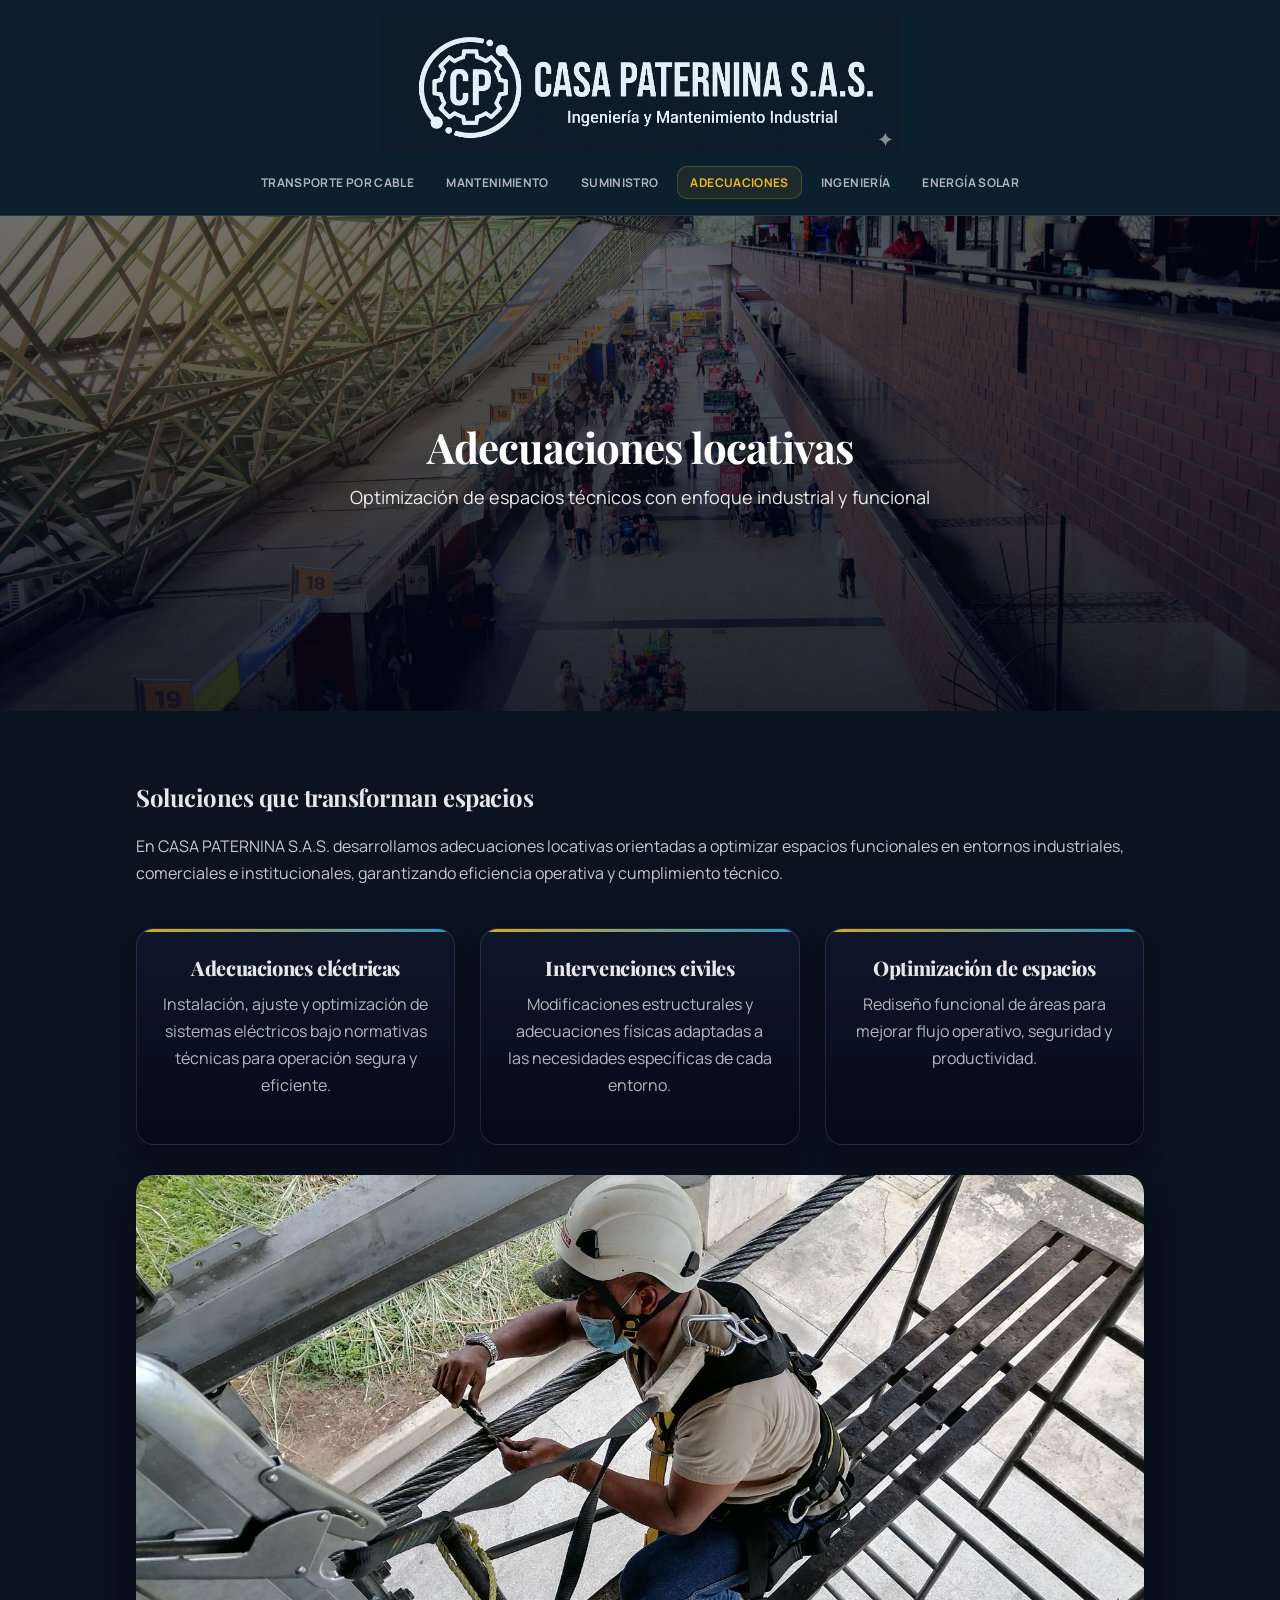
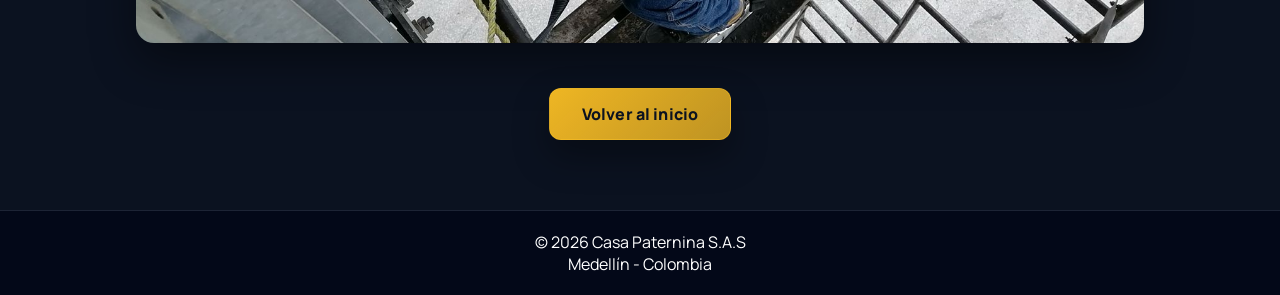
==== commit 966bc111: "SEO técnico profesional: meta, schema.org, nav y sitemap - Títulos SEO optimizados con keywords en t" ====
--- a/adecuaciones.html
+++ b/adecuaciones.html
@@ -3,16 +3,48 @@
 <head>
     <meta charset="UTF-8">
     <meta name="viewport" content="width=device-width, initial-scale=1.0">
-    <title>Adecuaciones Locativas - Casa Paternina</title>
+
+    <title>Adecuaciones Locativas e Infraestructura Industrial | Casa Paternina SAS</title>
+    <meta name="description" content="Adecuaciones locativas para espacios industriales, comerciales e institucionales. Intervenciones civiles, adecuaciones eléctricas y optimización de espacios técnicos con cumplimiento normativo.">
+    <meta name="author" content="Casa Paternina SAS">
+    <meta name="robots" content="index, follow">
+    <link rel="canonical" href="https://www.casapaternina.com/adecuaciones.html">
+
+    <!-- Open Graph -->
+    <meta property="og:type" content="website">
+    <meta property="og:url" content="https://www.casapaternina.com/adecuaciones.html">
+    <meta property="og:title" content="Adecuaciones Locativas e Infraestructura Industrial | Casa Paternina SAS">
+    <meta property="og:description" content="Adecuaciones locativas industriales, civiles y eléctricas para espacios institucionales y comerciales. Cumplimiento técnico garantizado.">
+    <meta property="og:image" content="https://www.casapaternina.com/img/foto1mobiliario.jpg">
+    <meta property="og:locale" content="es_CO">
+    <meta property="og:site_name" content="Casa Paternina SAS">
+
+    <link rel="preconnect" href="https://fonts.googleapis.com">
+    <link rel="preconnect" href="https://fonts.gstatic.com" crossorigin>
+    <link href="https://fonts.googleapis.com/css2?family=Manrope:wght@300..800&family=Playfair+Display:wght@500..900&display=swap" rel="stylesheet">
     <link rel="stylesheet" href="style.css">
 </head>
 <body>
 
 <header class="header">
-    <img src="img/logo2.png" alt="Logo Casa Paternina" class="logo-header">
+    <a href="index.html" aria-label="Casa Paternina SAS — Inicio">
+        <img src="img/logo2.png" alt="Casa Paternina SAS" class="logo-header">
+    </a>
+    <nav aria-label="Navegación principal">
+        <ul class="nav-list">
+            <li><a href="transporte.html">Transporte por cable</a></li>
+            <li><a href="mantenimiento.html">Mantenimiento</a></li>
+            <li><a href="suministro.html">Suministro</a></li>
+            <li><a href="adecuaciones.html" aria-current="page">Adecuaciones</a></li>
+            <li><a href="ingenieria.html">Ingeniería</a></li>
+            <li><a href="energia.html">Energía solar</a></li>
+        </ul>
+    </nav>
 </header>
 
-<section class="page-hero" style="background: url('img/proyecto4.jpeg') center/cover no-repeat;">
+<main>
+
+<section class="page-hero" style="background: url('img/foto1terminaltransporte.jpg') center/cover no-repeat;">
     <div class="page-hero-content">
         <h1>Adecuaciones locativas</h1>
         <p>Optimización de espacios técnicos con enfoque industrial y funcional</p>
@@ -64,11 +96,30 @@
 
 </section>
 
-<section class="contacto">
-    <h2>Contacto</h2>
-    <p>📞 +57 320 370 3056</p>
-    <p>✉️ casapaternina.sas@gmail.com</p>
-</section>
+</main>
+
+<script type="application/ld+json">
+{
+  "@context": "https://schema.org",
+  "@graph": [
+    {
+      "@type": "Service",
+      "name": "Adecuaciones locativas e infraestructura industrial",
+      "provider": { "@type": "Organization", "name": "Casa Paternina SAS", "url": "https://www.casapaternina.com" },
+      "description": "Adecuaciones locativas industriales, civiles y eléctricas para espacios institucionales y comerciales.",
+      "areaServed": ["CO", "VE"],
+      "url": "https://www.casapaternina.com/adecuaciones.html"
+    },
+    {
+      "@type": "BreadcrumbList",
+      "itemListElement": [
+        { "@type": "ListItem", "position": 1, "name": "Inicio", "item": "https://www.casapaternina.com/" },
+        { "@type": "ListItem", "position": 2, "name": "Adecuaciones locativas", "item": "https://www.casapaternina.com/adecuaciones.html" }
+      ]
+    }
+  ]
+}
+</script>
 
 <footer>
     <p>© 2026 Casa Paternina S.A.S</p>
--- a/style.css
+++ b/style.css
@@ -52,12 +52,60 @@
     background: var(--brandbar);
     border-bottom: 1px solid var(--line);
     padding: 16px 20px;
+    display: flex;
+    flex-direction: column;
+    align-items: center;
+    gap: 12px;
+}
+
+.header > a {
+    display: block;
+    text-decoration: none;
 }
 
 .logo-header {
     max-width: min(520px, 85vw);
     display: block;
     margin: 0 auto;
+}
+
+/* ================= NAV ================= */
+.nav-list {
+    list-style: none;
+    display: flex;
+    flex-wrap: wrap;
+    justify-content: center;
+    gap: 4px 6px;
+    padding: 0;
+    margin: 0;
+}
+
+.nav-list a {
+    display: block;
+    text-decoration: none;
+    font-weight: 700;
+    font-size: 12px;
+    letter-spacing: 0.03em;
+    text-transform: uppercase;
+    color: rgba(229, 231, 235, 0.75);
+    padding: 7px 12px;
+    border-radius: 10px;
+    border: 1px solid transparent;
+    transition: color 0.2s, border-color 0.2s, background 0.2s;
+}
+
+.nav-list a:hover,
+.nav-list a[aria-current="page"] {
+    color: rgba(251, 191, 36, 0.95);
+    border-color: rgba(251, 191, 36, 0.22);
+    background: rgba(251, 191, 36, 0.07);
+}
+
+@media (max-width: 520px) {
+    .nav-list a {
+        font-size: 11px;
+        padding: 6px 9px;
+    }
 }
 
 /* Header layout w/ navigation */
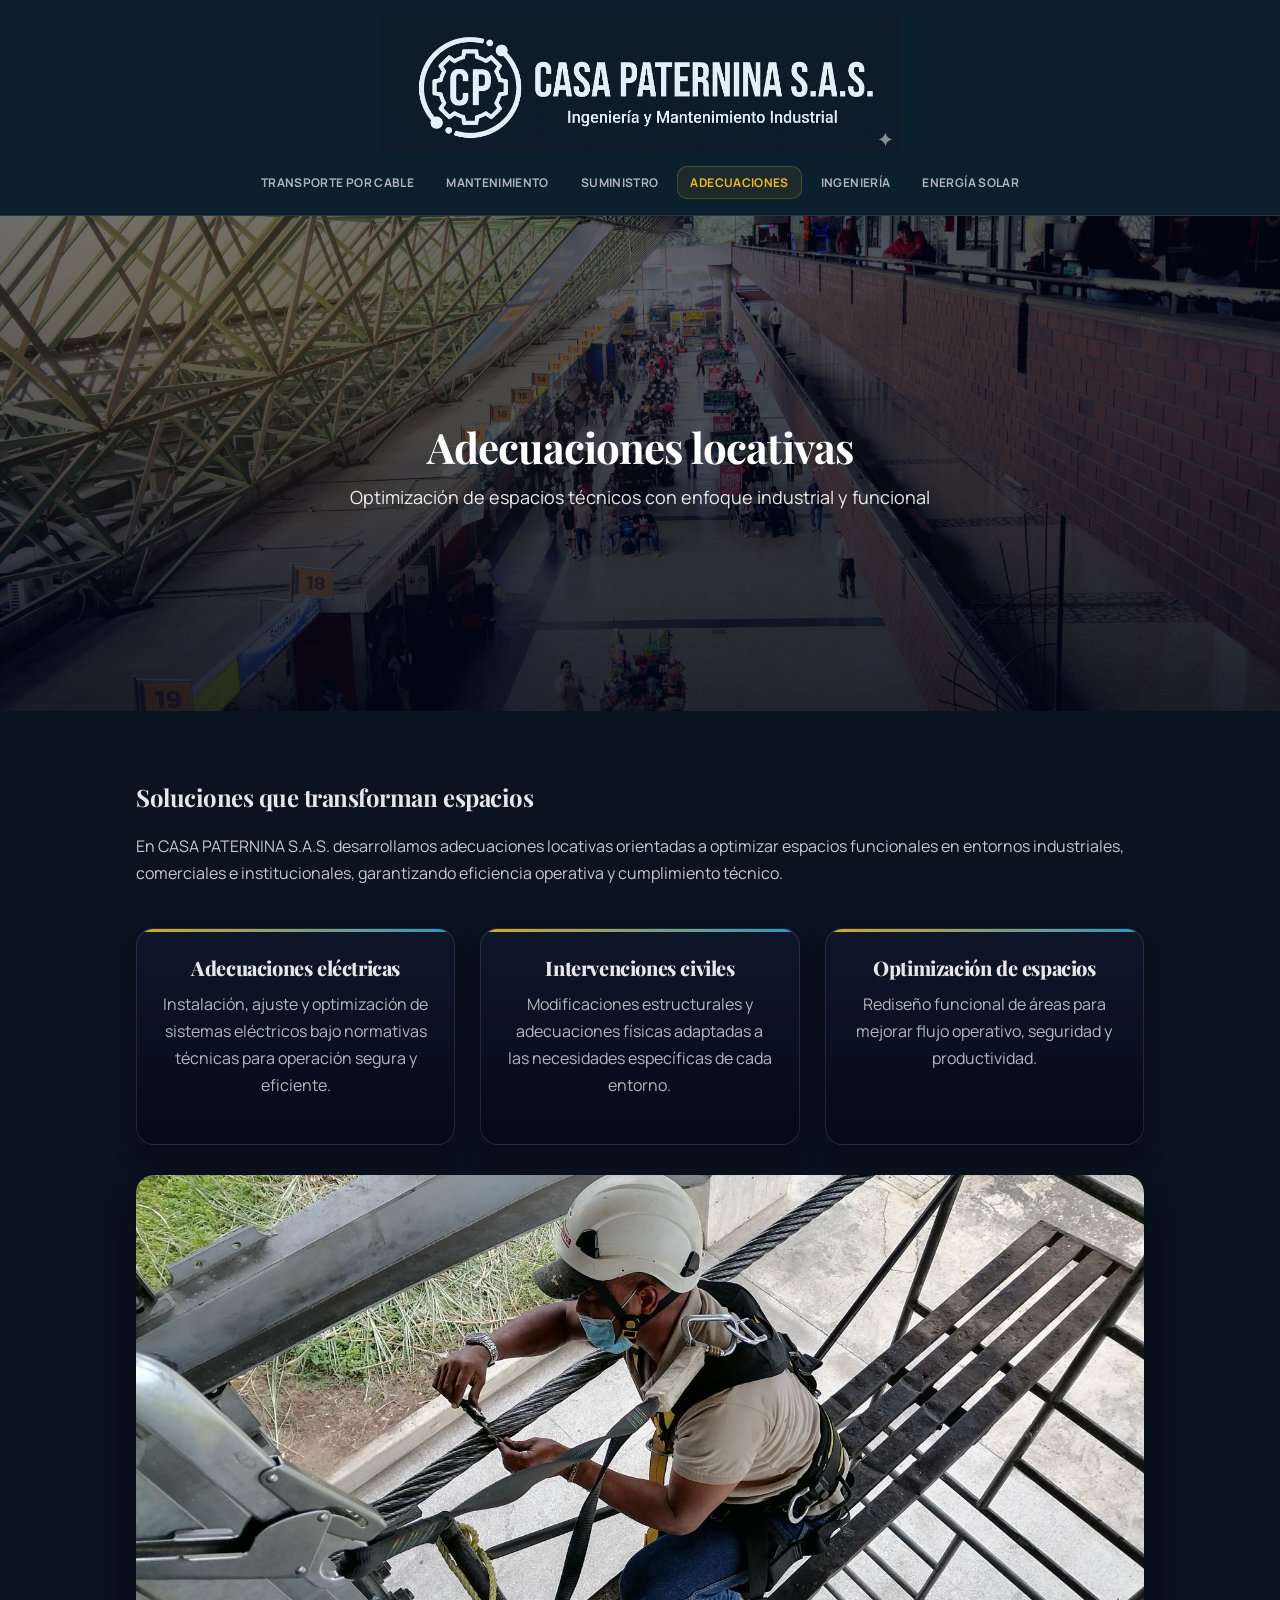
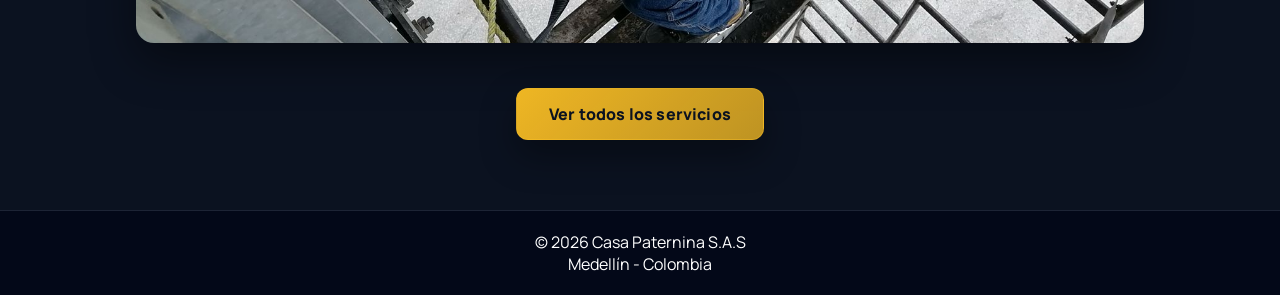
==== commit 5845d1a6: "UX: botones de regreso apuntan a index.html#soluciones Agrega id="soluciones" a la sección de servic" ====
--- a/adecuaciones.html
+++ b/adecuaciones.html
@@ -91,7 +91,7 @@
     <img src="img/proyecto4.jpeg" alt="Adecuaciones locativas" class="page-img">
 
     <div style="text-align:center; margin-top:40px;">
-        <a href="index.html" class="btn">Volver al inicio</a>
+        <a href="index.html#soluciones" class="btn">Ver todos los servicios</a>
     </div>
 
 </section>
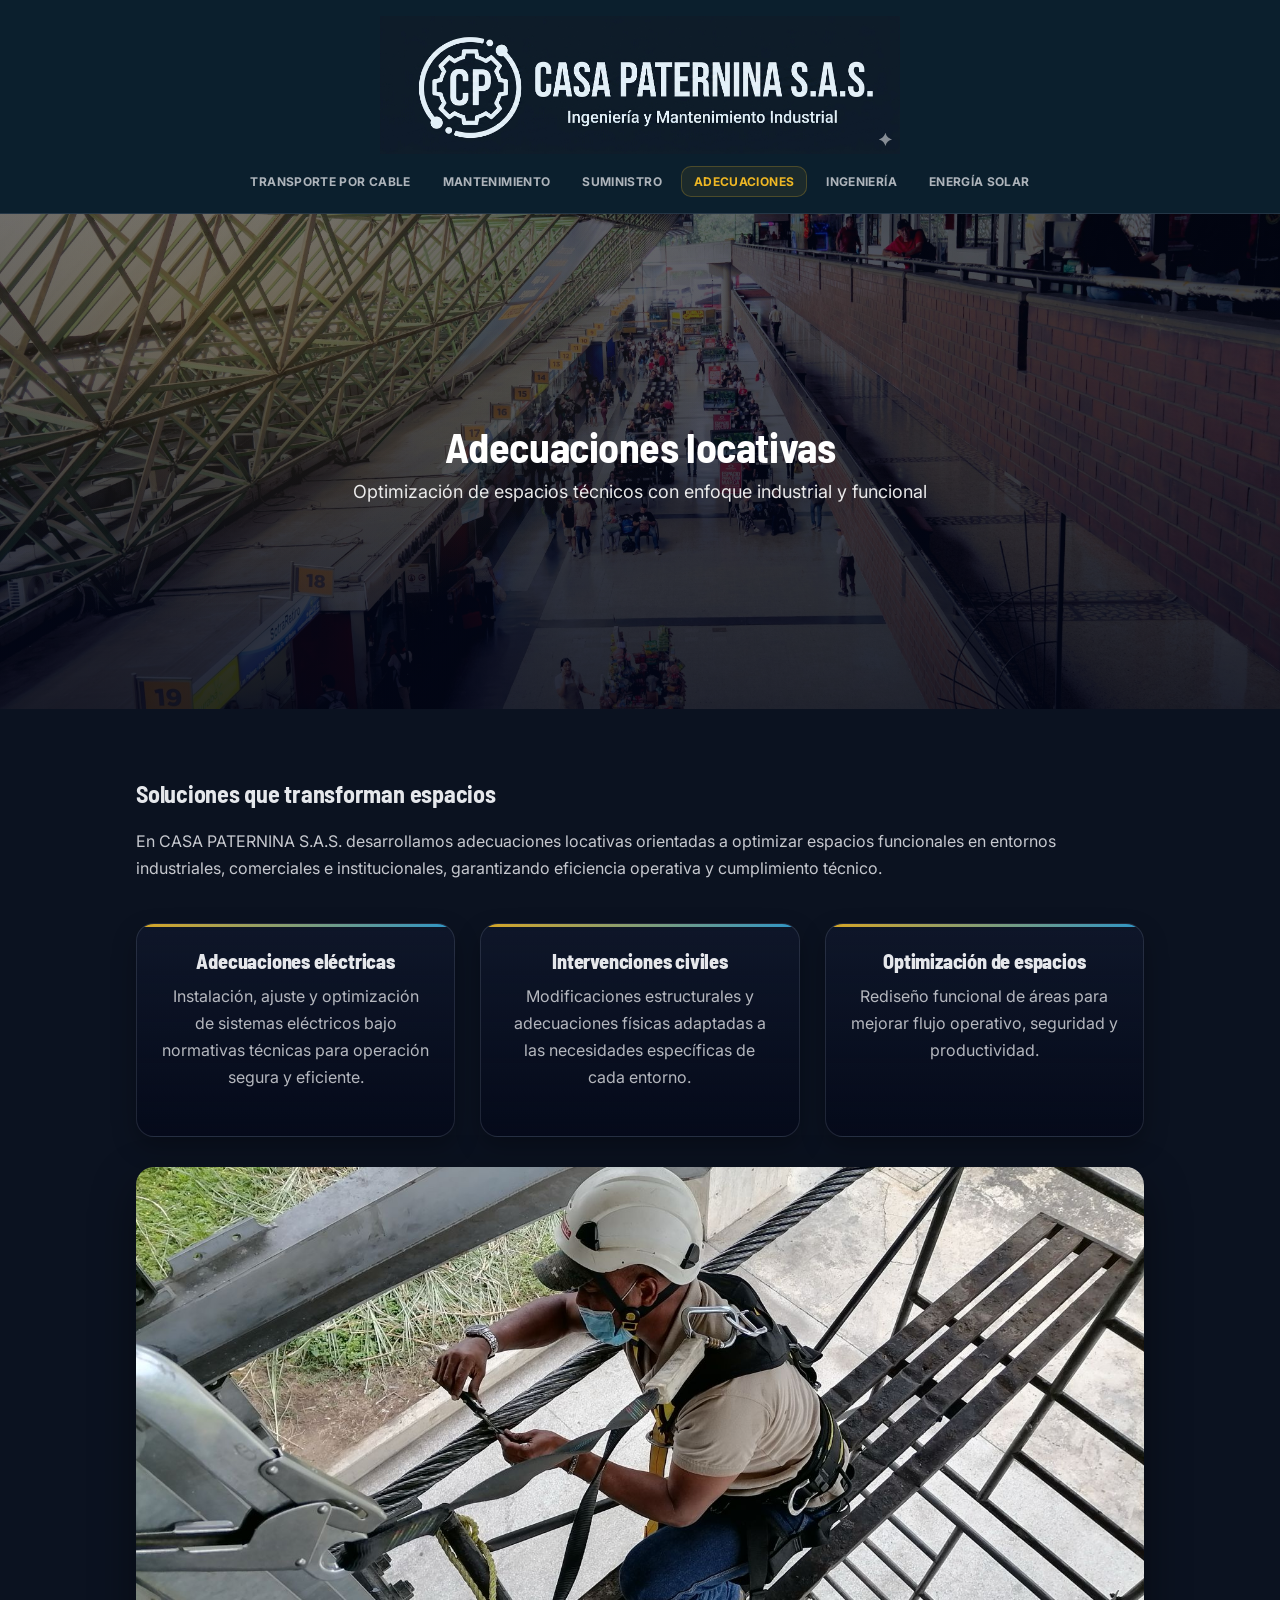
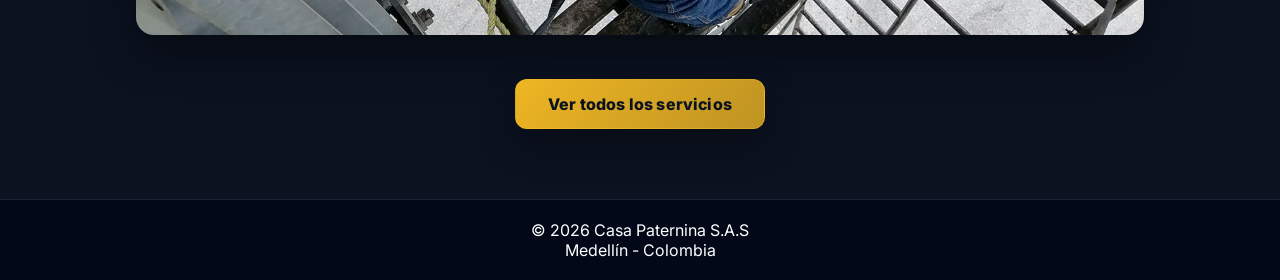
==== commit 13deaaa0: "Actualizacion de tipografia en todas las paginas" ====
--- a/adecuaciones.html
+++ b/adecuaciones.html
@@ -21,7 +21,7 @@
 
     <link rel="preconnect" href="https://fonts.googleapis.com">
     <link rel="preconnect" href="https://fonts.gstatic.com" crossorigin>
-    <link href="https://fonts.googleapis.com/css2?family=Manrope:wght@300..800&family=Playfair+Display:wght@500..900&display=swap" rel="stylesheet">
+    <link href="https://fonts.googleapis.com/css2?family=Barlow+Semi+Condensed:wght@600;700;800&family=Inter:wght@300;400;500;600;700;800&display=swap" rel="stylesheet">
     <link rel="stylesheet" href="style.css">
 </head>
 <body>
--- a/style.css
+++ b/style.css
@@ -28,7 +28,7 @@
 
 /* ================= BODY ================= */
 body {
-    font-family: "Manrope", system-ui, -apple-system, Segoe UI, Arial, sans-serif;
+    font-family: "Inter", system-ui, -apple-system, Segoe UI, Arial, sans-serif;
     background: radial-gradient(1200px 650px at 20% -10%, rgba(56, 189, 248, 0.10), transparent 55%),
                 radial-gradient(900px 520px at 80% 10%, rgba(251, 191, 36, 0.10), transparent 55%),
                 var(--bg);
@@ -42,8 +42,8 @@
 
 /* Headings */
 h1,h2,h3{
-    font-family: "Playfair Display", Georgia, serif;
-    letter-spacing: -0.02em;
+    font-family: "Barlow Semi Condensed", system-ui, sans-serif;
+    letter-spacing: -0.01em;
 }
 
 /* ================= HEADER ================= */
@@ -250,7 +250,7 @@
 }
 
 .servicios h2 {
-    font-family: "Playfair Display", Georgia, serif;
+    font-family: "Barlow Semi Condensed", system-ui, sans-serif;
     font-size: clamp(1.35rem, 4.5vw, 2rem);
     margin-bottom: clamp(28px, 5vw, 40px);
     color: var(--text);
@@ -337,7 +337,7 @@
 }
 
 .card h3{
-    font-family: "Playfair Display", Georgia, serif;
+    font-family: "Barlow Semi Condensed", system-ui, sans-serif;
     font-size: clamp(1rem, 3.5vw, 1.25rem);
     font-weight: 800;
     letter-spacing: -0.01em;
@@ -395,7 +395,7 @@
 
 .page-hero-content h1 {
     font-size: clamp(26px, 6vw, 42px);
-    font-family: "Playfair Display", Georgia, serif;
+    font-family: "Barlow Semi Condensed", system-ui, sans-serif;
     margin-bottom: 10px;
 }
 
@@ -412,7 +412,7 @@
 }
 
 .page-content h2 {
-    font-family: "Playfair Display", Georgia, serif;
+    font-family: "Barlow Semi Condensed", system-ui, sans-serif;
     margin-bottom: 20px;
     color: var(--text);
 }
@@ -575,7 +575,7 @@
 }
 
 .metric-number{
-    font-family: "Playfair Display", Georgia, serif;
+    font-family: "Barlow Semi Condensed", system-ui, sans-serif;
     font-weight: 800;
     font-size: clamp(36px, 4.2vw, 52px);
     line-height: 1;
@@ -751,7 +751,7 @@
 }
 
 .contacto h2 {
-    font-family: Georgia, serif;
+    font-family: "Barlow Semi Condensed", system-ui, sans-serif;
     margin-bottom: 20px;
 }
 
@@ -836,7 +836,7 @@
 .contacto-pro h2 {
     font-size: 32px;
     margin-bottom: 10px;
-    font-family: "Playfair Display", Georgia, serif;
+    font-family: "Barlow Semi Condensed", system-ui, sans-serif;
 }
 
 .contacto-sub {
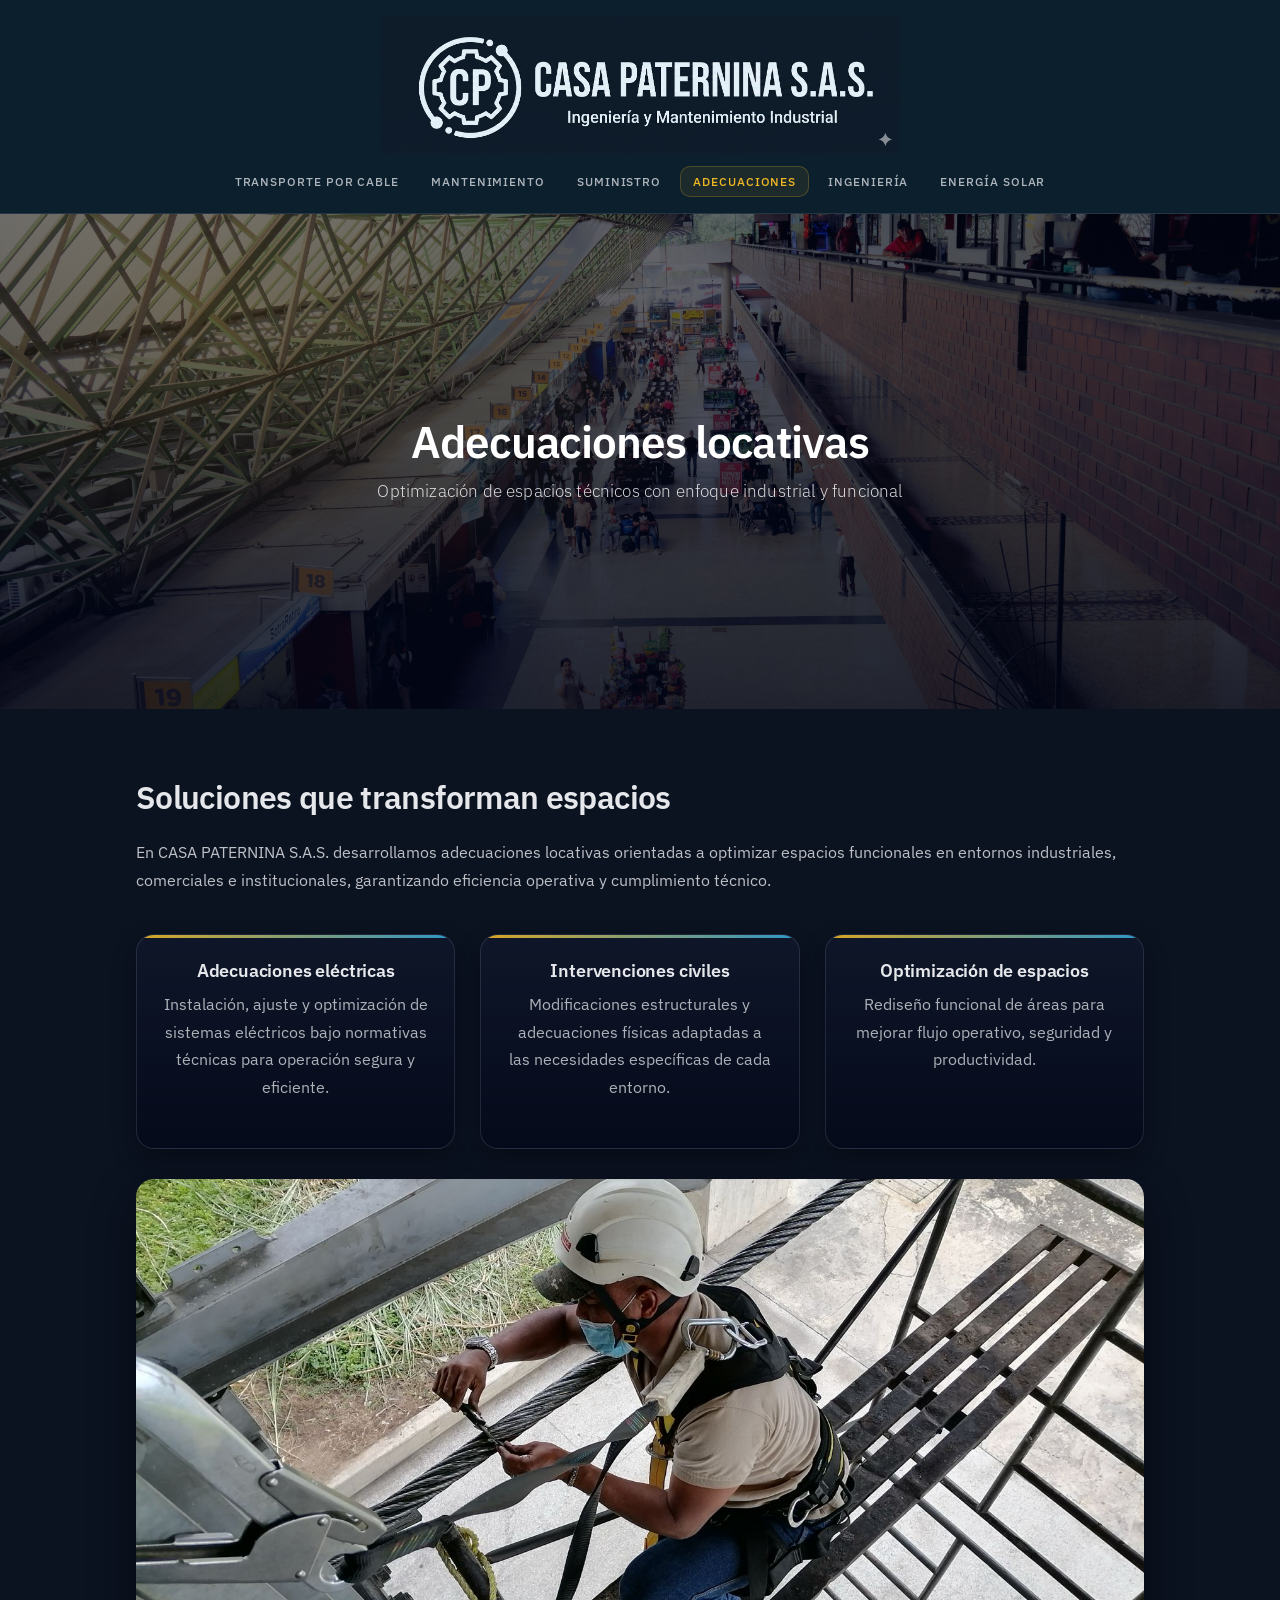
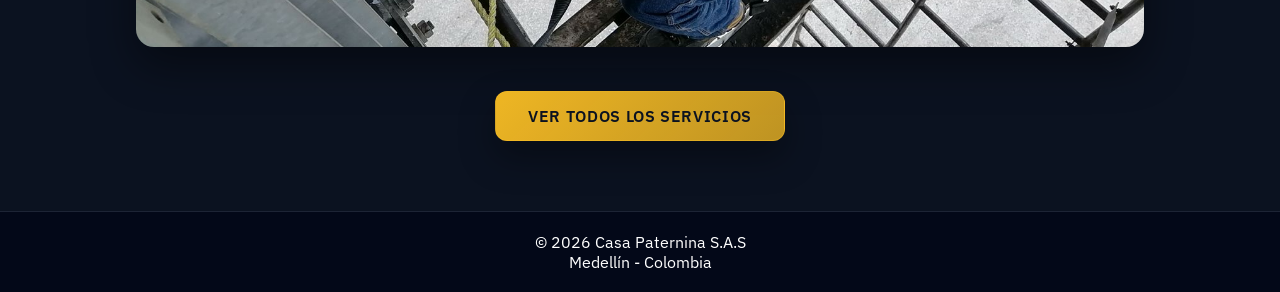
==== commit e94009f1: "Tipografía: migración de Barlow/Inter a IBM Plex Sans Reemplaza el sistema tipográfico completo para" ====
--- a/adecuaciones.html
+++ b/adecuaciones.html
@@ -21,7 +21,7 @@
 
     <link rel="preconnect" href="https://fonts.googleapis.com">
     <link rel="preconnect" href="https://fonts.gstatic.com" crossorigin>
-    <link href="https://fonts.googleapis.com/css2?family=Barlow+Semi+Condensed:wght@600;700;800&family=Inter:wght@300;400;500;600;700;800&display=swap" rel="stylesheet">
+    <link href="https://fonts.googleapis.com/css2?family=IBM+Plex+Sans:ital,wght@0,300;0,400;0,500;0,600;0,700;1,400&family=IBM+Plex+Sans+Condensed:wght@700&display=swap" rel="stylesheet">
     <link rel="stylesheet" href="style.css">
 </head>
 <body>
--- a/style.css
+++ b/style.css
@@ -28,7 +28,7 @@
 
 /* ================= BODY ================= */
 body {
-    font-family: "Inter", system-ui, -apple-system, Segoe UI, Arial, sans-serif;
+    font-family: "IBM Plex Sans", system-ui, -apple-system, Arial, sans-serif;
     background: radial-gradient(1200px 650px at 20% -10%, rgba(56, 189, 248, 0.10), transparent 55%),
                 radial-gradient(900px 520px at 80% 10%, rgba(251, 191, 36, 0.10), transparent 55%),
                 var(--bg);
@@ -42,8 +42,9 @@
 
 /* Headings */
 h1,h2,h3{
-    font-family: "Barlow Semi Condensed", system-ui, sans-serif;
-    letter-spacing: -0.01em;
+    font-family: "IBM Plex Sans", system-ui, sans-serif;
+    font-weight: 600;
+    letter-spacing: -0.02em;
 }
 
 /* ================= HEADER ================= */
@@ -83,9 +84,9 @@
 .nav-list a {
     display: block;
     text-decoration: none;
-    font-weight: 700;
-    font-size: 12px;
-    letter-spacing: 0.03em;
+    font-weight: 500;
+    font-size: 11.5px;
+    letter-spacing: 0.08em;
     text-transform: uppercase;
     color: rgba(229, 231, 235, 0.75);
     padding: 7px 12px;
@@ -139,9 +140,9 @@
 
 .nav a{
     text-decoration: none;
-    font-weight: 800;
-    font-size: 13px;
-    letter-spacing: 0.02em;
+    font-weight: 500;
+    font-size: 12.5px;
+    letter-spacing: 0.07em;
     color: rgba(229, 231, 235, 0.82);
     padding: 10px 10px;
     border-radius: 12px;
@@ -159,8 +160,10 @@
     text-decoration: none;
     padding: 10px 14px;
     border-radius: 12px;
-    font-weight: 900;
-    font-size: 13px;
+    font-weight: 600;
+    font-size: 12.5px;
+    letter-spacing: 0.04em;
+    text-transform: uppercase;
     color: #0b1220;
     background: linear-gradient(135deg, rgba(251, 191, 36, 0.95), rgba(251, 191, 36, 0.75));
     border: 1px solid rgba(251, 191, 36, 0.35);
@@ -207,16 +210,20 @@
 }
 
 .hero-content h2 {
-    font-size: clamp(34px, 5vw, 54px);
-    margin-bottom: 14px;
-    line-height: 1.05;
+    font-size: clamp(32px, 4.8vw, 52px);
+    font-weight: 600;
+    letter-spacing: -0.028em;
+    margin-bottom: 16px;
+    line-height: 1.08;
 }
 
 .hero-content p {
-    font-size: 18px;
-    margin: 0 auto 26px;
-    line-height: 1.6;
-    color: rgba(229, 231, 235, 0.88);
+    font-size: 17px;
+    font-weight: 300;
+    margin: 0 auto 28px;
+    line-height: 1.72;
+    letter-spacing: 0.01em;
+    color: rgba(229, 231, 235, 0.82);
     max-width: 60ch;
 }
 
@@ -228,8 +235,9 @@
     color: #0b1220;
     text-decoration: none;
     border-radius: 12px;
-    font-weight: 800;
-    letter-spacing: 0.01em;
+    font-weight: 600;
+    letter-spacing: 0.04em;
+    text-transform: uppercase;
     transition: all 0.3s ease;
     box-shadow: 0 16px 35px rgba(0,0,0,0.35);
     border: 1px solid rgba(251, 191, 36, 0.35);
@@ -250,10 +258,13 @@
 }
 
 .servicios h2 {
-    font-family: "Barlow Semi Condensed", system-ui, sans-serif;
-    font-size: clamp(1.35rem, 4.5vw, 2rem);
+    font-family: "IBM Plex Sans", system-ui, sans-serif;
+    font-size: clamp(1.1rem, 3vw, 1.45rem);
+    font-weight: 600;
+    letter-spacing: 0.12em;
+    text-transform: uppercase;
     margin-bottom: clamp(28px, 5vw, 40px);
-    color: var(--text);
+    color: rgba(229, 231, 235, 0.60);
     padding-inline: 8px;
 }
 
@@ -337,11 +348,11 @@
 }
 
 .card h3{
-    font-family: "Barlow Semi Condensed", system-ui, sans-serif;
-    font-size: clamp(1rem, 3.5vw, 1.25rem);
-    font-weight: 800;
+    font-family: "IBM Plex Sans", system-ui, sans-serif;
+    font-size: clamp(0.95rem, 3vw, 1.15rem);
+    font-weight: 600;
     letter-spacing: -0.01em;
-    line-height: 1.15;
+    line-height: 1.2;
     word-wrap: break-word;
     overflow-wrap: break-word;
     hyphens: auto;
@@ -394,14 +405,20 @@
 }
 
 .page-hero-content h1 {
-    font-size: clamp(26px, 6vw, 42px);
-    font-family: "Barlow Semi Condensed", system-ui, sans-serif;
-    margin-bottom: 10px;
+    font-size: clamp(26px, 5.5vw, 44px);
+    font-family: "IBM Plex Sans", system-ui, sans-serif;
+    font-weight: 600;
+    letter-spacing: -0.025em;
+    line-height: 1.08;
+    margin-bottom: 12px;
 }
 
 .page-hero-content p {
-    font-size: 18px;
-    opacity: 0.9;
+    font-size: 16.5px;
+    font-weight: 300;
+    letter-spacing: 0.01em;
+    line-height: 1.7;
+    opacity: 0.82;
 }
 
 /* CONTENIDO */
@@ -412,15 +429,20 @@
 }
 
 .page-content h2 {
-    font-family: "Barlow Semi Condensed", system-ui, sans-serif;
-    margin-bottom: 20px;
+    font-family: "IBM Plex Sans", system-ui, sans-serif;
+    font-size: clamp(1.4rem, 3.2vw, 2rem);
+    font-weight: 600;
+    letter-spacing: -0.02em;
+    line-height: 1.15;
+    margin-bottom: 22px;
     color: var(--text);
 }
 
 .page-content p {
-    line-height: 1.7;
-    margin-bottom: 20px;
-    color: rgba(229, 231, 235, 0.86);
+    font-weight: 400;
+    line-height: 1.75;
+    margin-bottom: 22px;
+    color: rgba(229, 231, 235, 0.82);
 }
 
 /* BLOQUES */
@@ -472,14 +494,17 @@
 }
 
 .page-box h3{
-    font-size: 1.25rem;
-    font-weight: 800;
+    font-size: 1.1rem;
+    font-weight: 600;
+    letter-spacing: -0.01em;
+    line-height: 1.2;
     margin-bottom: 10px;
 }
 
 .page-box p{
-    color: rgba(229, 231, 235, 0.78);
-    line-height: 1.7;
+    font-weight: 400;
+    color: rgba(229, 231, 235, 0.75);
+    line-height: 1.72;
 }
 
 .page-box-feature{
@@ -525,15 +550,19 @@
 }
 
 .exp-header h2{
-    font-size: clamp(30px, 4.2vw, 44px);
-    margin-bottom: 12px;
-    font-weight: 800;
+    font-size: clamp(26px, 3.8vw, 40px);
+    font-weight: 600;
+    letter-spacing: -0.022em;
+    line-height: 1.1;
+    margin-bottom: 14px;
 }
 
 .exp-header p{
-    color: rgba(229, 231, 235, 0.76);
-    font-size: 1.05rem;
-    line-height: 1.7;
+    color: rgba(229, 231, 235, 0.70);
+    font-size: 1rem;
+    font-weight: 300;
+    line-height: 1.75;
+    letter-spacing: 0.005em;
     max-width: 70ch;
     margin: 0 auto;
 }
@@ -575,22 +604,23 @@
 }
 
 .metric-number{
-    font-family: "Barlow Semi Condensed", system-ui, sans-serif;
-    font-weight: 800;
-    font-size: clamp(36px, 4.2vw, 52px);
+    font-family: "IBM Plex Sans Condensed", system-ui, sans-serif;
+    font-weight: 700;
+    font-size: clamp(38px, 4.5vw, 56px);
     line-height: 1;
     margin-top: 10px;
     margin-bottom: 10px;
-    letter-spacing: -0.02em;
+    letter-spacing: -0.03em;
     color: rgba(251, 191, 36, 0.96);
     text-shadow: 0 18px 45px rgba(0,0,0,0.45);
 }
 
 .metric span{
-    font-size: 0.95rem;
-    color: rgba(229, 231, 235, 0.72);
-    font-weight: 700;
-    letter-spacing: 0.01em;
+    font-size: 0.82rem;
+    font-weight: 500;
+    letter-spacing: 0.1em;
+    text-transform: uppercase;
+    color: rgba(229, 231, 235, 0.58);
     display: block;
 }
 
@@ -751,7 +781,9 @@
 }
 
 .contacto h2 {
-    font-family: "Barlow Semi Condensed", system-ui, sans-serif;
+    font-family: "IBM Plex Sans", system-ui, sans-serif;
+    font-weight: 600;
+    letter-spacing: -0.02em;
     margin-bottom: 20px;
 }
 
@@ -790,7 +822,8 @@
     }
 
     .hero-content h2 {
-        font-size: 30px;
+        font-size: clamp(26px, 7vw, 36px);
+        letter-spacing: -0.022em;
     }
 
     .hero-content{
@@ -806,7 +839,8 @@
     }
 
     .exp-header h2{
-        font-size:2rem;
+        font-size: clamp(22px, 6vw, 32px);
+        letter-spacing: -0.018em;
     }
 }
 /* CENTRAR TEXTO EN TARJETAS DE PÁGINAS INTERNAS */
@@ -834,13 +868,18 @@
 }
 
 .contacto-pro h2 {
-    font-size: 32px;
+    font-family: "IBM Plex Sans", system-ui, sans-serif;
+    font-size: clamp(24px, 3.5vw, 36px);
+    font-weight: 600;
+    letter-spacing: -0.02em;
+    line-height: 1.12;
     margin-bottom: 10px;
-    font-family: "Barlow Semi Condensed", system-ui, sans-serif;
 }
 
 .contacto-sub {
     color: #94a3b8;
+    font-weight: 300;
+    letter-spacing: 0.01em;
     margin-bottom: 50px;
 }
 
@@ -868,12 +907,16 @@
 }
 
 .contacto-card h3 {
+    font-weight: 600;
+    letter-spacing: -0.01em;
     margin: 15px 0 10px;
 }
 
 .contacto-card p {
-    color: #cbd5f5;
+    color: #a8b4cc;
     font-size: 14px;
+    font-weight: 400;
+    line-height: 1.65;
 }
 
 /* ICONOS */
@@ -897,7 +940,9 @@
     color: white;
     border-radius: 50px;
     text-decoration: none;
-    font-weight: 800;
+    font-weight: 600;
+    font-size: 14px;
+    letter-spacing: 0.03em;
     transition: 0.3s;
     box-shadow: 0 10px 25px rgba(0,0,0,0.3);
 }
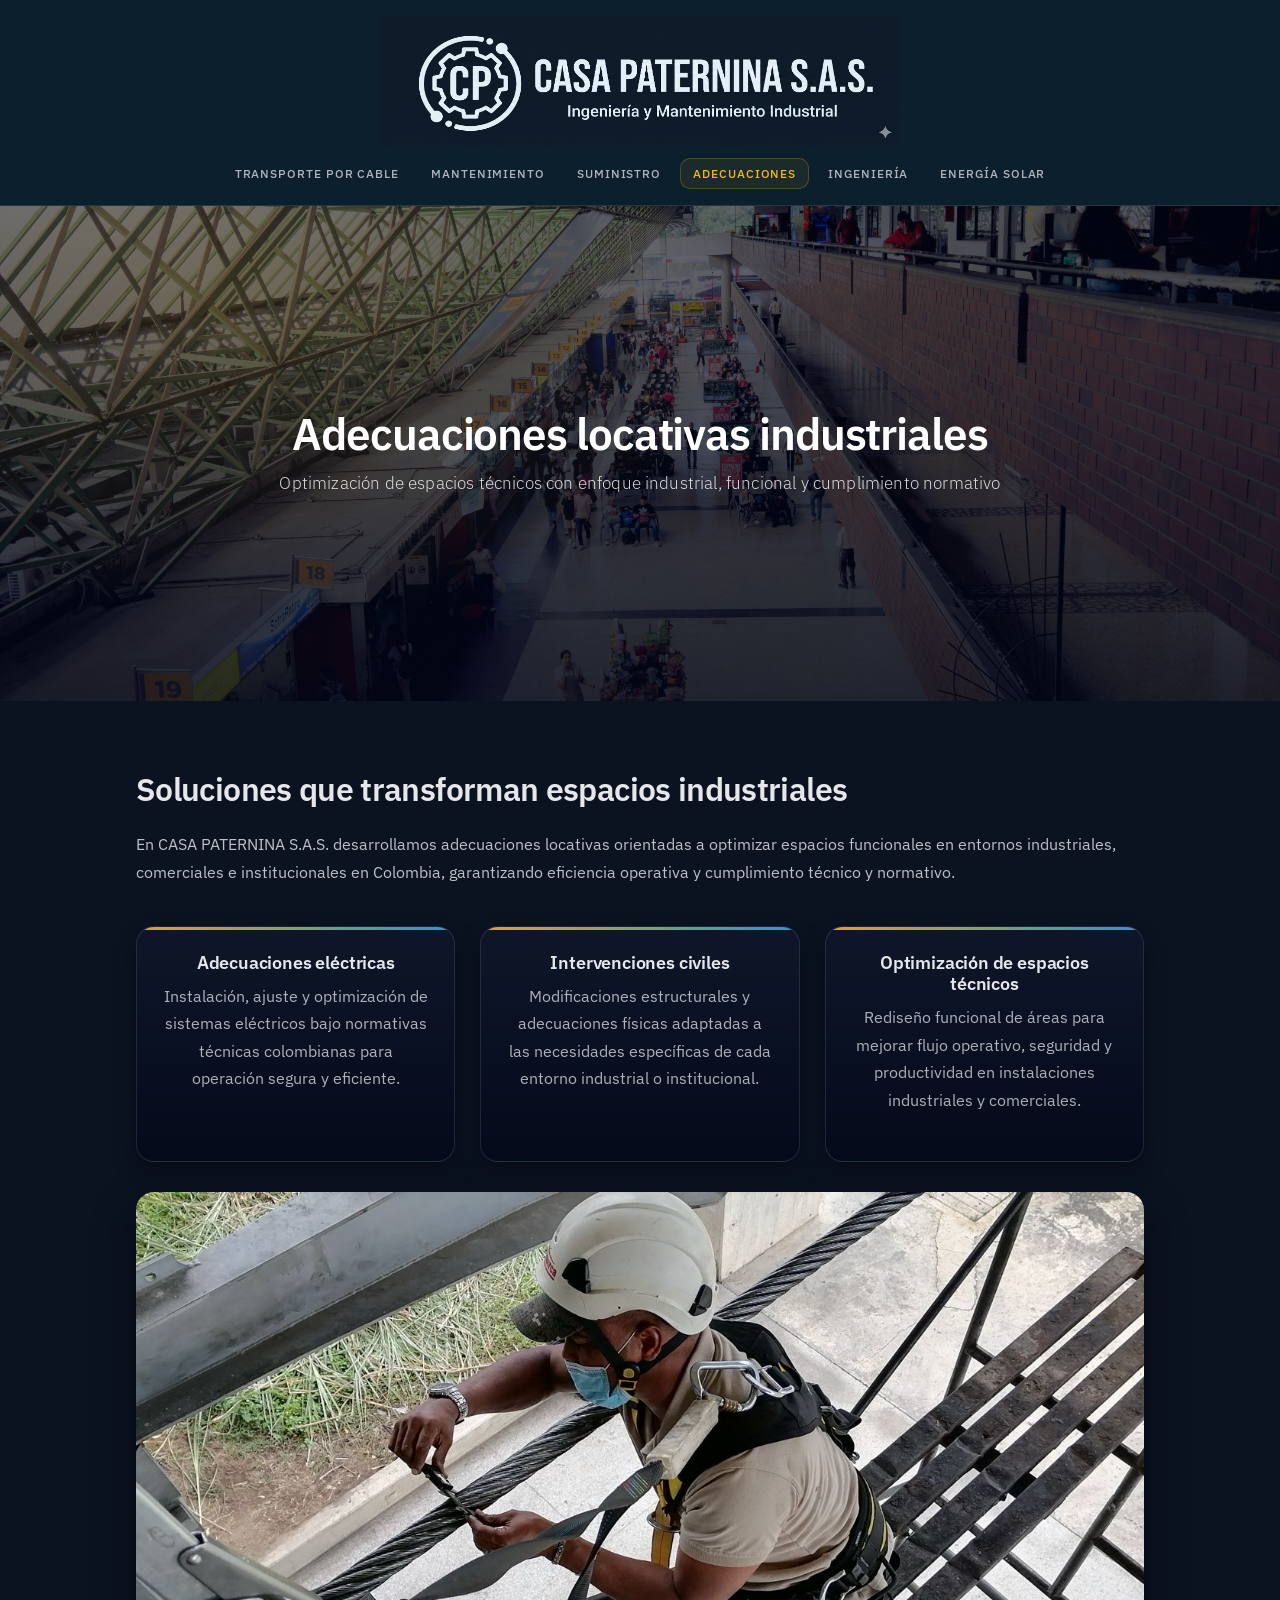
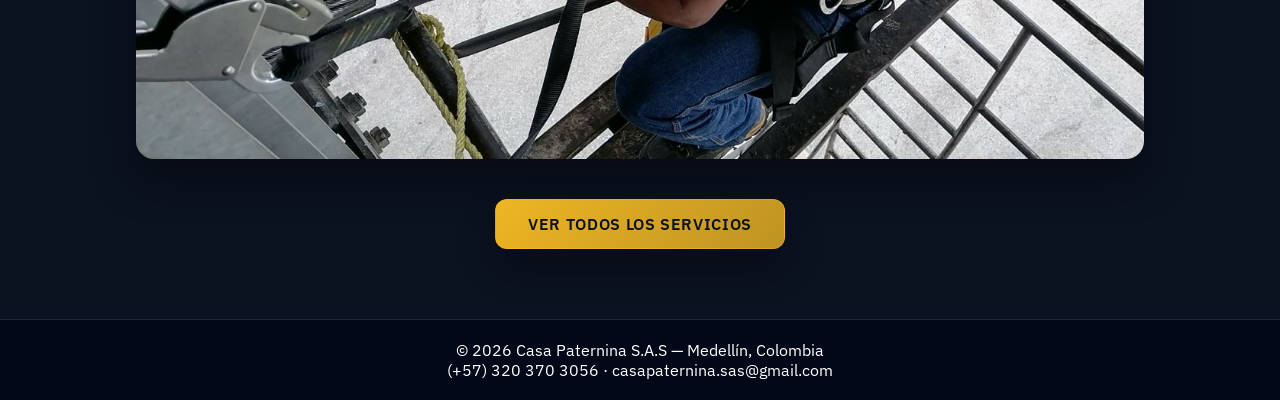
==== commit 57e68486: "SEO técnico: auditoría completa e implementación de mejoras CRÍTICO: - index.html: agrega H1 faltant" ====
--- a/adecuaciones.html
+++ b/adecuaciones.html
@@ -5,30 +5,49 @@
     <meta name="viewport" content="width=device-width, initial-scale=1.0">
 
     <title>Adecuaciones Locativas e Infraestructura Industrial | Casa Paternina SAS</title>
-    <meta name="description" content="Adecuaciones locativas para espacios industriales, comerciales e institucionales. Intervenciones civiles, adecuaciones eléctricas y optimización de espacios técnicos con cumplimiento normativo.">
+    <meta name="description" content="Adecuaciones locativas para espacios industriales, comerciales e institucionales en Colombia. Intervenciones civiles, adecuaciones eléctricas y optimización de espacios técnicos con cumplimiento normativo.">
+    <meta name="keywords" content="adecuaciones locativas Colombia, adecuaciones industriales Medellín, intervenciones civiles industria, adecuaciones eléctricas industriales, optimización espacios industriales, remodelación instalaciones técnicas, adecuaciones institucionales Colombia">
     <meta name="author" content="Casa Paternina SAS">
     <meta name="robots" content="index, follow">
     <link rel="canonical" href="https://www.casapaternina.com/adecuaciones.html">
+
+    <!-- Favicon -->
+    <link rel="icon" type="image/png" href="img/logo2.png">
+    <link rel="apple-touch-icon" href="img/logo2.png">
 
     <!-- Open Graph -->
     <meta property="og:type" content="website">
     <meta property="og:url" content="https://www.casapaternina.com/adecuaciones.html">
     <meta property="og:title" content="Adecuaciones Locativas e Infraestructura Industrial | Casa Paternina SAS">
-    <meta property="og:description" content="Adecuaciones locativas industriales, civiles y eléctricas para espacios institucionales y comerciales. Cumplimiento técnico garantizado.">
-    <meta property="og:image" content="https://www.casapaternina.com/img/foto1mobiliario.jpg">
+    <meta property="og:description" content="Adecuaciones locativas industriales, civiles y eléctricas para espacios institucionales y comerciales en Colombia. Cumplimiento técnico garantizado.">
+    <meta property="og:image" content="https://www.casapaternina.com/img/foto1terminaltransporte.jpg">
+    <meta property="og:image:width" content="1200">
+    <meta property="og:image:height" content="630">
     <meta property="og:locale" content="es_CO">
     <meta property="og:site_name" content="Casa Paternina SAS">
 
+    <!-- Twitter Card -->
+    <meta name="twitter:card" content="summary_large_image">
+    <meta name="twitter:title" content="Adecuaciones Locativas Industriales | Casa Paternina SAS">
+    <meta name="twitter:description" content="Adecuaciones locativas industriales, civiles y eléctricas para espacios institucionales y comerciales en Colombia.">
+    <meta name="twitter:image" content="https://www.casapaternina.com/img/foto1terminaltransporte.jpg">
+
+    <!-- Preload LCP image (hero) -->
+    <link rel="preload" as="image" href="img/foto1terminaltransporte.jpg">
+
+    <!-- Google Fonts — non-blocking -->
     <link rel="preconnect" href="https://fonts.googleapis.com">
     <link rel="preconnect" href="https://fonts.gstatic.com" crossorigin>
-    <link href="https://fonts.googleapis.com/css2?family=IBM+Plex+Sans:ital,wght@0,300;0,400;0,500;0,600;0,700;1,400&family=IBM+Plex+Sans+Condensed:wght@700&display=swap" rel="stylesheet">
+    <link rel="preload" as="style" href="https://fonts.googleapis.com/css2?family=IBM+Plex+Sans:ital,wght@0,300;0,400;0,500;0,600;0,700;1,400&family=IBM+Plex+Sans+Condensed:wght@700&display=swap">
+    <link rel="stylesheet" href="https://fonts.googleapis.com/css2?family=IBM+Plex+Sans:ital,wght@0,300;0,400;0,500;0,600;0,700;1,400&family=IBM+Plex+Sans+Condensed:wght@700&display=swap" media="print" onload="this.media='all'">
+    <noscript><link rel="stylesheet" href="https://fonts.googleapis.com/css2?family=IBM+Plex+Sans:ital,wght@0,300;0,400;0,500;0,600;0,700;1,400&family=IBM+Plex+Sans+Condensed:wght@700&display=swap"></noscript>
     <link rel="stylesheet" href="style.css">
 </head>
 <body>
 
 <header class="header">
     <a href="index.html" aria-label="Casa Paternina SAS — Inicio">
-        <img src="img/logo2.png" alt="Casa Paternina SAS" class="logo-header">
+        <img src="img/logo2.png" alt="Casa Paternina SAS" class="logo-header" width="520" height="130" loading="eager">
     </a>
     <nav aria-label="Navegación principal">
         <ul class="nav-list">
@@ -46,18 +65,18 @@
 
 <section class="page-hero" style="background: url('img/foto1terminaltransporte.jpg') center/cover no-repeat;">
     <div class="page-hero-content">
-        <h1>Adecuaciones locativas</h1>
-        <p>Optimización de espacios técnicos con enfoque industrial y funcional</p>
+        <h1>Adecuaciones locativas industriales</h1>
+        <p>Optimización de espacios técnicos con enfoque industrial, funcional y cumplimiento normativo</p>
     </div>
 </section>
 
 <section class="page-content">
 
-    <h2>Soluciones que transforman espacios</h2>
+    <h2>Soluciones que transforman espacios industriales</h2>
     <p>
         En CASA PATERNINA S.A.S. desarrollamos adecuaciones locativas orientadas a optimizar
-        espacios funcionales en entornos industriales, comerciales e institucionales,
-        garantizando eficiencia operativa y cumplimiento técnico.
+        espacios funcionales en entornos industriales, comerciales e institucionales en Colombia,
+        garantizando eficiencia operativa y cumplimiento técnico y normativo.
     </p>
 
     <div class="page-grid">
@@ -66,7 +85,7 @@
             <h3>Adecuaciones eléctricas</h3>
             <p>
                 Instalación, ajuste y optimización de sistemas eléctricos bajo normativas
-                técnicas para operación segura y eficiente.
+                técnicas colombianas para operación segura y eficiente.
             </p>
         </div>
 
@@ -74,21 +93,21 @@
             <h3>Intervenciones civiles</h3>
             <p>
                 Modificaciones estructurales y adecuaciones físicas adaptadas a las necesidades
-                específicas de cada entorno.
+                específicas de cada entorno industrial o institucional.
             </p>
         </div>
 
         <div class="page-box">
-            <h3>Optimización de espacios</h3>
+            <h3>Optimización de espacios técnicos</h3>
             <p>
                 Rediseño funcional de áreas para mejorar flujo operativo, seguridad y
-                productividad.
+                productividad en instalaciones industriales y comerciales.
             </p>
         </div>
 
     </div>
 
-    <img src="img/proyecto4.jpeg" alt="Adecuaciones locativas" class="page-img">
+    <img src="img/proyecto4.jpeg" alt="Adecuaciones locativas industriales — Casa Paternina SAS Colombia" class="page-img" width="1200" height="675" loading="lazy" decoding="async">
 
     <div style="text-align:center; margin-top:40px;">
         <a href="index.html#soluciones" class="btn">Ver todos los servicios</a>
@@ -105,16 +124,22 @@
     {
       "@type": "Service",
       "name": "Adecuaciones locativas e infraestructura industrial",
-      "provider": { "@type": "Organization", "name": "Casa Paternina SAS", "url": "https://www.casapaternina.com" },
-      "description": "Adecuaciones locativas industriales, civiles y eléctricas para espacios institucionales y comerciales.",
-      "areaServed": ["CO", "VE"],
+      "provider": {
+        "@type": "Organization",
+        "@id": "https://www.casapaternina.com/#organization",
+        "name": "Casa Paternina SAS",
+        "url": "https://www.casapaternina.com"
+      },
+      "description": "Adecuaciones locativas industriales, civiles y eléctricas para espacios institucionales y comerciales en Colombia.",
+      "serviceType": "Industrial Space Adaptation",
+      "areaServed": [{"@type": "Country", "name": "Colombia"}],
       "url": "https://www.casapaternina.com/adecuaciones.html"
     },
     {
       "@type": "BreadcrumbList",
       "itemListElement": [
         { "@type": "ListItem", "position": 1, "name": "Inicio", "item": "https://www.casapaternina.com/" },
-        { "@type": "ListItem", "position": 2, "name": "Adecuaciones locativas", "item": "https://www.casapaternina.com/adecuaciones.html" }
+        { "@type": "ListItem", "position": 2, "name": "Adecuaciones locativas industriales", "item": "https://www.casapaternina.com/adecuaciones.html" }
       ]
     }
   ]
@@ -122,9 +147,11 @@
 </script>
 
 <footer>
-    <p>© 2026 Casa Paternina S.A.S</p>
-    <p>Medellín - Colombia</p>
+    <address style="font-style:normal;">
+        <p>© 2026 Casa Paternina S.A.S — Medellín, Colombia</p>
+        <p><a href="tel:+573203703056" style="color:inherit;">(+57) 320 370 3056</a> · <a href="mailto:casapaternina.sas@gmail.com" style="color:inherit;">casapaternina.sas@gmail.com</a></p>
+    </address>
 </footer>
 
 </body>
-</html>+</html>
--- a/style.css
+++ b/style.css
@@ -39,6 +39,18 @@
 
 /* Links */
 a{ color: inherit; }
+
+/* Contact links (tel/mailto) in cards and footer */
+.contacto-card a,
+.contacto-card a:visited,
+footer address a {
+    color: inherit;
+    text-decoration: none;
+}
+.contacto-card a:hover {
+    color: var(--accent);
+    text-decoration: underline;
+}
 
 /* Headings */
 h1,h2,h3{
@@ -522,9 +534,13 @@
 /* IMAGEN DESTACADA */
 .page-img {
     width: 100%;
+    height: auto;
+    aspect-ratio: 16 / 9;
+    object-fit: cover;
     border-radius: 18px;
     margin-top: 30px;
     box-shadow: var(--shadow);
+    display: block;
 }
 
 /* ================= EXPERIENCIA ================= */
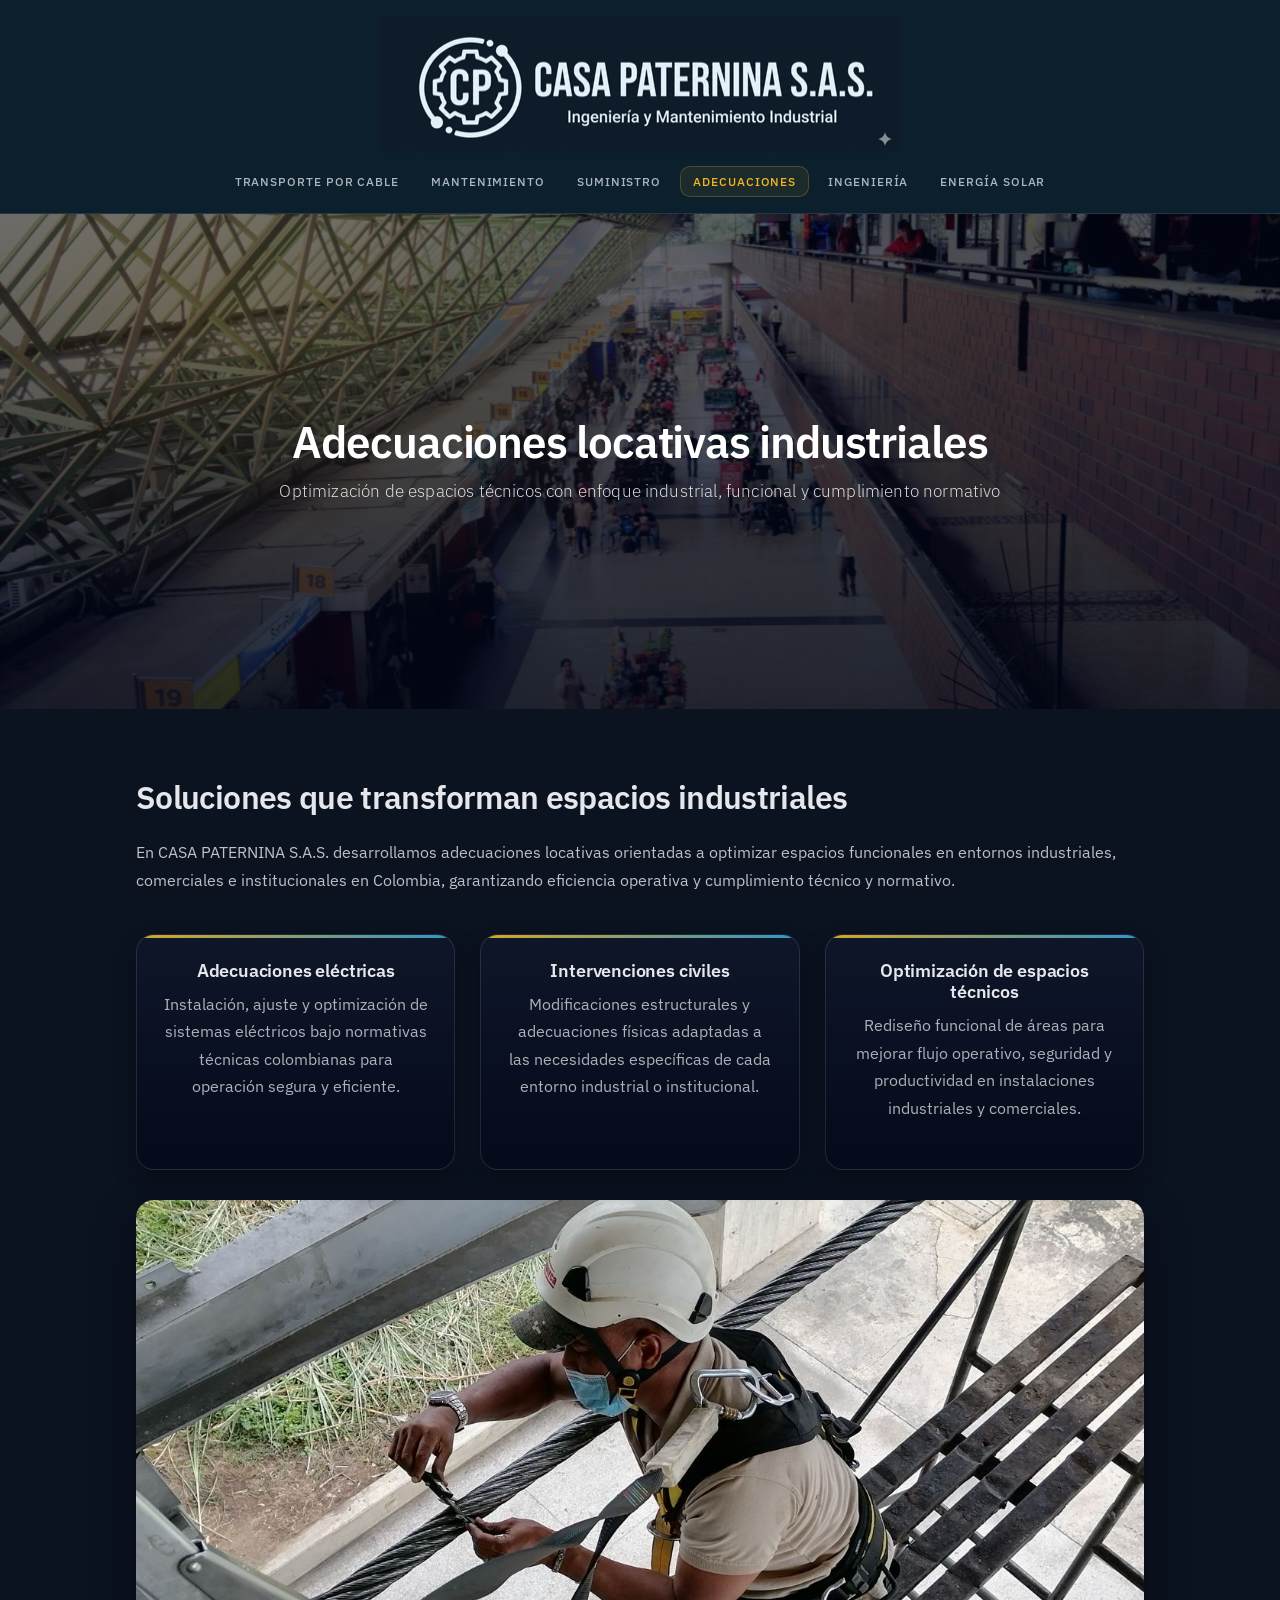
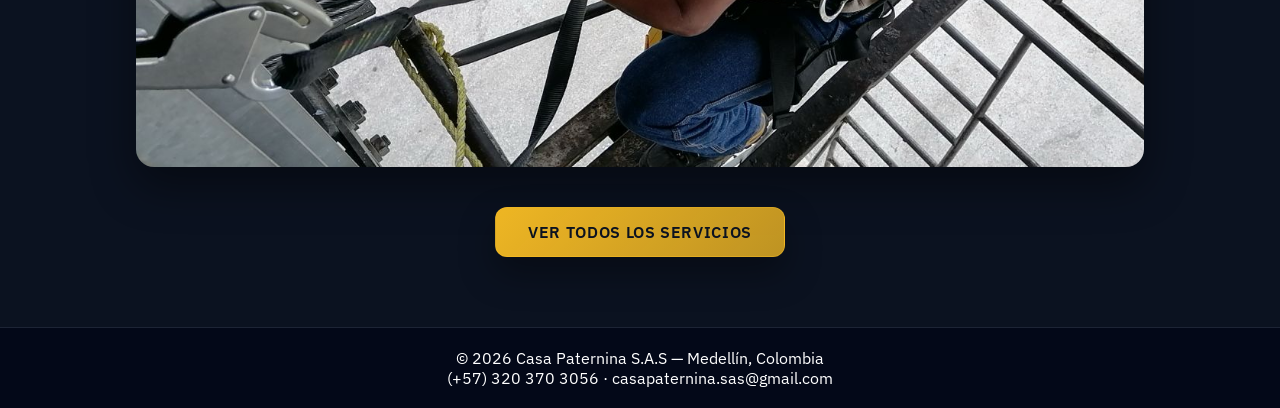
==== commit 38812cd3: "Perf + SEO: optimización móvil completa y reposicionamiento de marca - Imágenes comprimidas: 22MB → " ====
--- a/adecuaciones.html
+++ b/adecuaciones.html
@@ -3,6 +3,8 @@
 <head>
     <meta charset="UTF-8">
     <meta name="viewport" content="width=device-width, initial-scale=1.0">
+    <meta name="theme-color" content="#0b1220">
+    <meta name="color-scheme" content="dark">
 
     <title>Adecuaciones Locativas e Infraestructura Industrial | Casa Paternina SAS</title>
     <meta name="description" content="Adecuaciones locativas para espacios industriales, comerciales e institucionales en Colombia. Intervenciones civiles, adecuaciones eléctricas y optimización de espacios técnicos con cumplimiento normativo.">
@@ -12,8 +14,8 @@
     <link rel="canonical" href="https://www.casapaternina.com/adecuaciones.html">
 
     <!-- Favicon -->
-    <link rel="icon" type="image/png" href="img/logo2.png">
-    <link rel="apple-touch-icon" href="img/logo2.png">
+    <link rel="icon" type="image/png" href="img/favicon.png">
+    <link rel="apple-touch-icon" href="img/favicon.png">
 
     <!-- Open Graph -->
     <meta property="og:type" content="website">
@@ -33,21 +35,21 @@
     <meta name="twitter:image" content="https://www.casapaternina.com/img/foto1terminaltransporte.jpg">
 
     <!-- Preload LCP image (hero) -->
-    <link rel="preload" as="image" href="img/foto1terminaltransporte.jpg">
+    <link rel="preload" as="image" fetchpriority="high" href="img/foto1terminaltransporte.jpg">
 
     <!-- Google Fonts — non-blocking -->
     <link rel="preconnect" href="https://fonts.googleapis.com">
     <link rel="preconnect" href="https://fonts.gstatic.com" crossorigin>
-    <link rel="preload" as="style" href="https://fonts.googleapis.com/css2?family=IBM+Plex+Sans:ital,wght@0,300;0,400;0,500;0,600;0,700;1,400&family=IBM+Plex+Sans+Condensed:wght@700&display=swap">
-    <link rel="stylesheet" href="https://fonts.googleapis.com/css2?family=IBM+Plex+Sans:ital,wght@0,300;0,400;0,500;0,600;0,700;1,400&family=IBM+Plex+Sans+Condensed:wght@700&display=swap" media="print" onload="this.media='all'">
-    <noscript><link rel="stylesheet" href="https://fonts.googleapis.com/css2?family=IBM+Plex+Sans:ital,wght@0,300;0,400;0,500;0,600;0,700;1,400&family=IBM+Plex+Sans+Condensed:wght@700&display=swap"></noscript>
+    <link rel="preload" as="style" href="https://fonts.googleapis.com/css2?family=IBM+Plex+Sans:wght@300;400;500;600&family=IBM+Plex+Sans+Condensed:wght@700&display=swap">
+    <link rel="stylesheet" href="https://fonts.googleapis.com/css2?family=IBM+Plex+Sans:wght@300;400;500;600&family=IBM+Plex+Sans+Condensed:wght@700&display=swap" media="print" onload="this.media='all'">
+    <noscript><link rel="stylesheet" href="https://fonts.googleapis.com/css2?family=IBM+Plex+Sans:wght@300;400;500;600&family=IBM+Plex+Sans+Condensed:wght@700&display=swap"></noscript>
     <link rel="stylesheet" href="style.css">
 </head>
 <body>
 
 <header class="header">
     <a href="index.html" aria-label="Casa Paternina SAS — Inicio">
-        <img src="img/logo2.png" alt="Casa Paternina SAS" class="logo-header" width="520" height="130" loading="eager">
+        <img src="img/logo2.png" alt="Casa Paternina SAS" class="logo-header" width="520" height="138" loading="eager" fetchpriority="high">
     </a>
     <nav aria-label="Navegación principal">
         <ul class="nav-list">
--- a/style.css
+++ b/style.css
@@ -7,6 +7,7 @@
 
 /* ================= THEME ================= */
 :root{
+    color-scheme: dark;
     --bg: #0b1220;
     --brandbar: #0b1f2d; /* fondo del logo */
     --surface: rgba(15, 23, 42, 0.72);
@@ -158,7 +159,7 @@
     color: rgba(229, 231, 235, 0.82);
     padding: 10px 10px;
     border-radius: 12px;
-    transition: 0.25s;
+    transition: color 0.25s, border-color 0.25s, background 0.25s;
     border: 1px solid transparent;
 }
 
@@ -183,7 +184,7 @@
     white-space: nowrap;
 }
 
-.header-cta:hover{ filter: brightness(1.04); transform: translateY(-1px); }
+.header-cta:hover{ filter: brightness(1.04); }
 
 /* ================= HERO ================= */
 .hero {
@@ -218,7 +219,7 @@
     background: linear-gradient(180deg, rgba(15, 23, 42, 0.55), rgba(2, 6, 23, 0.35));
     border-radius: 22px;
     box-shadow: var(--shadow);
-    animation: fadeUp 1s ease forwards;
+    animation: fadeUp 0.6s ease forwards;
 }
 
 .hero-content h2 {
@@ -250,13 +251,12 @@
     font-weight: 600;
     letter-spacing: 0.04em;
     text-transform: uppercase;
-    transition: all 0.3s ease;
+    transition: transform 0.3s ease, filter 0.3s ease;
     box-shadow: 0 16px 35px rgba(0,0,0,0.35);
     border: 1px solid rgba(251, 191, 36, 0.35);
 }
 
 .btn:hover {
-    transform: translateY(-3px);
     filter: brightness(1.04);
 }
 
@@ -341,7 +341,7 @@
     inset: 0;
     background: radial-gradient(circle at top, rgba(251, 191, 36, 0.16), transparent 70%);
     opacity: 0;
-    transition: 0.4s;
+    transition: opacity 0.4s;
 }
 
 .card:hover::after {
@@ -349,7 +349,6 @@
 }
 
 .card:hover {
-    transform: translateY(-6px);
     box-shadow: 0 26px 55px rgba(0,0,0,0.45);
     border-color: rgba(251, 191, 36, 0.22);
 }
@@ -470,12 +469,11 @@
     padding: 25px;
     border-radius: 18px;
     box-shadow: var(--shadow-soft);
-    transition: 0.3s;
+    transition: transform 0.3s, box-shadow 0.3s;
     border: 1px solid rgba(148, 163, 184, 0.18);
 }
 
 .page-box:hover {
-    transform: translateY(-5px);
     box-shadow: 0 26px 55px rgba(0,0,0,0.45);
 }
 
@@ -527,7 +525,6 @@
 }
 
 .page-box-feature:hover{
-    transform: translateY(-7px);
     border-color: rgba(251, 191, 36, 0.30);
 }
 
@@ -614,7 +611,6 @@
 }
 
 .metric:hover{
-    transform: translateY(-6px);
     box-shadow: 0 26px 55px rgba(0,0,0,0.45);
     border-color: rgba(251, 191, 36, 0.22);
 }
@@ -717,11 +713,7 @@
     height: 100%;
     object-fit: cover;
     display: block;
-    transition: 0.5s;
-}
-
-.slide:hover img{
-    transform: scale(1.06);
+    transition: transform 0.5s;
 }
 
 .slide::after{
@@ -818,7 +810,7 @@
 
 /* ================= ANIMACIÓN ================= */
 @keyframes fadeUp {
-    from { opacity:0; transform:translateY(30px); }
+    from { opacity:0.06; transform:translateY(20px); }
     to { opacity:1; transform:translateY(0); }
 }
 
@@ -914,12 +906,8 @@
     padding: 30px;
     border-radius: 16px;
     box-shadow: 0 10px 30px rgba(0,0,0,0.4);
-    transition: 0.3s;
+    transition: transform 0.3s;
     border: 1px solid rgba(148, 163, 184, 0.18);
-}
-
-.contacto-card:hover {
-    transform: translateY(-6px);
 }
 
 .contacto-card h3 {
@@ -959,12 +947,11 @@
     font-weight: 600;
     font-size: 14px;
     letter-spacing: 0.03em;
-    transition: 0.3s;
+    transition: transform 0.3s, background-color 0.3s;
     box-shadow: 0 10px 25px rgba(0,0,0,0.3);
 }
 
 .btn-whatsapp:hover {
-    transform: scale(1.05);
     background: #1ebe5d;
 }
 
@@ -985,4 +972,67 @@
     margin: 0 auto 12px;
     color: rgba(251, 191, 36, 0.95);
     filter: drop-shadow(0 12px 22px rgba(0,0,0,0.35));
+}
+
+/* ===== PERFORMANCE: transforms sólo en dispositivos con puntero preciso ===== */
+@media (hover: hover) and (pointer: fine) {
+    .card:hover { transform: translateY(-6px); }
+    .card:hover::after { opacity: 1; }
+    .page-box:hover { transform: translateY(-5px); }
+    .page-box-feature:hover { transform: translateY(-7px); }
+    .metric:hover { transform: translateY(-6px); }
+    .btn:hover { transform: translateY(-3px); }
+    .btn-whatsapp:hover { transform: scale(1.05); }
+    .contacto-card:hover { transform: translateY(-6px); }
+    .header-cta:hover { transform: translateY(-1px); }
+    .slide:hover img { transform: scale(1.06); }
+}
+
+/* ===== PERFORMANCE: respeta preferencia de movimiento reducido ===== */
+@media (prefers-reduced-motion: reduce) {
+    .hero-content { animation: none; opacity: 1; transform: none; }
+    *, *::before, *::after {
+        transition-duration: 0.01ms !important;
+        animation-duration: 0.01ms !important;
+    }
+}
+
+/* ===== PERFORMANCE: optimizaciones exclusivas para móvil ===== */
+@media (max-width: 768px) {
+    /* Eliminar gradientes radiales complejos del body — reduce tiempo de paint inicial */
+    body {
+        background: var(--bg);
+    }
+
+    /* Hero más compacto — menos píxeles para pintar en pantalla pequeña */
+    .hero {
+        min-height: 75vh;
+    }
+
+    /* Simplificar overlay del hero — linear-gradient es mucho más rápido que radial */
+    .hero::before {
+        background: linear-gradient(to bottom, rgba(2,6,23,0.65), rgba(2,6,23,0.88));
+    }
+
+    /* Simplificar overlay de pages internas */
+    .page-hero::before {
+        background: linear-gradient(to bottom, rgba(2,6,23,0.60), rgba(2,6,23,0.86));
+    }
+
+    /* Animación más rápida → LCP mejora */
+    .hero-content {
+        animation-duration: 0.35s;
+    }
+
+    /* Sección de experiencia: fondo sólido (sin radiales) */
+    .experiencia {
+        background: #020617;
+    }
+
+    /* Contacto: fondo sólido + content-visibility para diferir render off-screen */
+    .contacto-pro {
+        background: #020617;
+        content-visibility: auto;
+        contain-intrinsic-size: auto 700px;
+    }
 }
